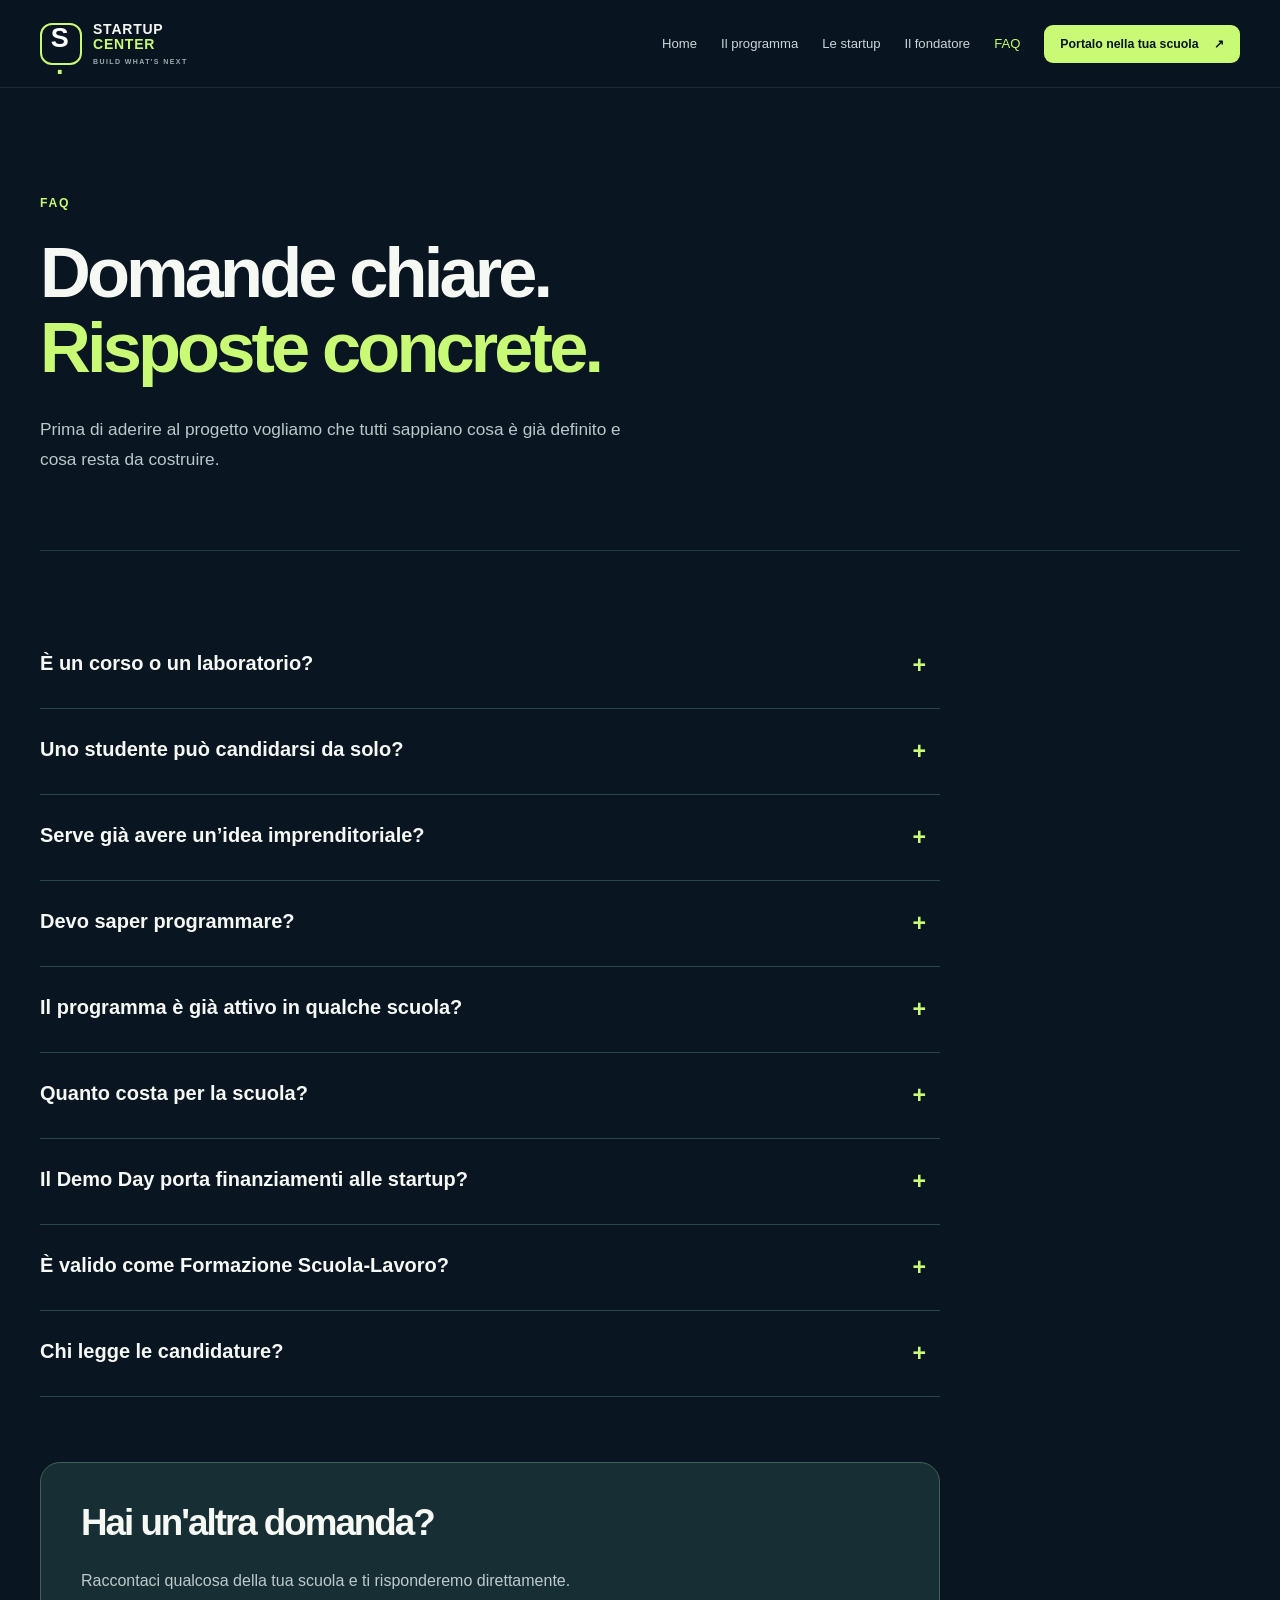
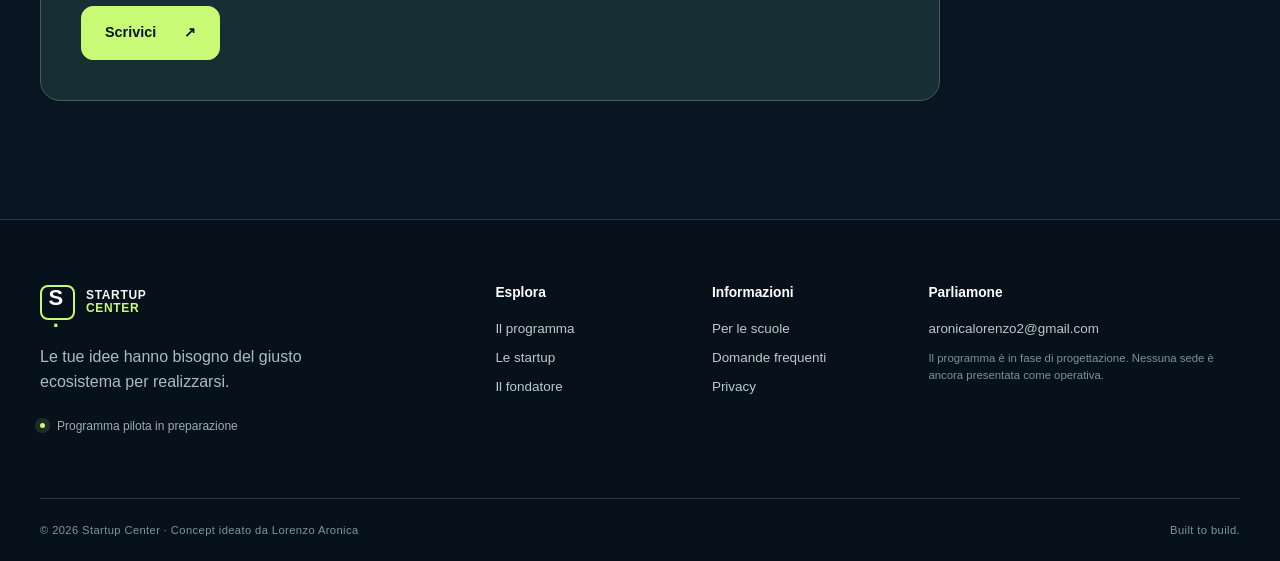
==== faq.html @ c7b1ca0e "Add files via upload" ====
<!doctype html><html lang="it"><head><meta charset="utf-8"/><meta name="viewport" content="width=device-width, initial-scale=1"/><meta name="theme-color" content="#091521"/><meta name="description" content="Le risposte alle domande frequenti sul programma Startup Center, durata, partecipazione e candidatura delle scuole."/><title>Domande frequenti · Startup Center</title><link rel="icon" href="favicon.svg" type="image/svg+xml"/><link rel="stylesheet" href="styles.css"/><script defer src="script.js"></script></head><body><header class="header"><div class="shell nav-shell"><a href="index.html" class="logo" aria-label="Startup Center, homepage"><span class="logo-mark" aria-hidden="true">S<span class="logo-dot">.</span></span><span class="logo-name">STARTUP<span class="logo-name-alt">CENTER</span><span class="logo-small">BUILD WHAT'S NEXT</span></span></a><nav id="site-nav" class="nav" aria-label="Navigazione principale"><a href="index.html" class="nav-link ">Home</a><a href="programma.html" class="nav-link ">Il programma</a><a href="progetti.html" class="nav-link ">Le startup</a><a href="fondatore.html" class="nav-link ">Il fondatore</a><a href="faq.html" class="nav-link active">FAQ</a><a class="nav-cta" href="scuole.html">Portalo nella tua scuola <span aria-hidden="true">↗</span></a></nav><button class="menu-toggle" type="button" aria-controls="site-nav" aria-expanded="false" aria-label="Apri menu"><span></span><span></span><span></span></button></div></header><main><section class="page-hero shell"><span class="kicker">FAQ</span><h1>Domande chiare.<br/><span class="lime">Risposte concrete.</span></h1><p>Prima di aderire al progetto vogliamo che tutti sappiano cosa è già definito e cosa resta da costruire.</p></section><section class="section shell section-page"><div class="faq-list"><details class="faq-item"><summary>È un corso o un laboratorio?<span class="faq-plus" aria-hidden="true">+</span></summary><div class="faq-answer"><p>È progettato come laboratorio extracurricolare pratico di otto settimane, con momenti introduttivi e lavoro in team.</p></div></details><details class="faq-item"><summary>Uno studente può candidarsi da solo?<span class="faq-plus" aria-hidden="true">+</span></summary><div class="faq-answer"><p>Può inviare una manifestazione d’interesse, ma per attivare il programma nella scuola saranno necessari un docente referente e l’autorizzazione dell’istituto.</p></div></details><details class="faq-item"><summary>Serve già avere un’idea imprenditoriale?<span class="faq-plus" aria-hidden="true">+</span></summary><div class="faq-answer"><p>No. Il laboratorio è pensato anche per chi vuole sperimentare, capire come si lavora su un problema e incontrare un team.</p></div></details><details class="faq-item"><summary>Devo saper programmare?<span class="faq-plus" aria-hidden="true">+</span></summary><div class="faq-answer"><p>No. I progetti possono essere digitali, culturali, creativi, di servizio o di altro tipo. La tecnologia è uno strumento, non un requisito.</p></div></details><details class="faq-item"><summary>Il programma è già attivo in qualche scuola?<span class="faq-plus" aria-hidden="true">+</span></summary><div class="faq-answer"><p>Non ancora. Stiamo progettando una prima sperimentazione al Majorana. Il sito presenta un format in preparazione, non un programma scolastico già approvato.</p></div></details><details class="faq-item"><summary>Quanto costa per la scuola?<span class="faq-plus" aria-hidden="true">+</span></summary><div class="faq-answer"><p>Il modello economico non è ancora stato definito. Per la prima sperimentazione si punta a un’organizzazione leggera; condizioni e risorse andranno concordate con ciascun istituto.</p></div></details><details class="faq-item"><summary>Il Demo Day porta finanziamenti alle startup?<span class="faq-plus" aria-hidden="true">+</span></summary><div class="faq-answer"><p>Non automaticamente. È un’occasione per presentare i progetti e ricevere feedback. Eventuali sostegni esterni dipenderanno da accordi futuri, non ancora definiti.</p></div></details><details class="faq-item"><summary>È valido come Formazione Scuola-Lavoro?<span class="faq-plus" aria-hidden="true">+</span></summary><div class="faq-answer"><p>Non automaticamente. La versione iniziale è extracurricolare. Un eventuale riconoscimento richiederebbe una progettazione separata e l’approvazione dell’istituto.</p></div></details><details class="faq-item"><summary>Chi legge le candidature?<span class="faq-plus" aria-hidden="true">+</span></summary><div class="faq-answer"><p>Le richieste inviate dal modulo arrivano alla casella di Lorenzo Aronica, ideatore di Startup Center, che ha scelto di esaminarle personalmente.</p></div></details></div><div class="faq-bottom"><h2>Hai un'altra domanda?</h2><p>Raccontaci qualcosa della tua scuola e ti risponderemo direttamente.</p><a href="scuole.html" class="button button-lime">Scrivici <span>↗</span></a></div></section></main><footer class="footer"><div class="shell"><div class="footer-grid"><div><a href="index.html" class="logo foot-logo"><span class="logo-mark">S<span class="logo-dot">.</span></span><span class="logo-name">STARTUP<span class="logo-name-alt">CENTER</span></span></a><p>Le tue idee hanno bisogno del giusto ecosistema per realizzarsi.</p><span class="footer-status"><span class="status-dot"></span> Programma pilota in preparazione</span></div><div class="footer-column"><strong>Esplora</strong><a href="programma.html">Il programma</a><a href="progetti.html">Le startup</a><a href="fondatore.html">Il fondatore</a></div><div class="footer-column"><strong>Informazioni</strong><a href="scuole.html">Per le scuole</a><a href="faq.html">Domande frequenti</a><a href="privacy.html">Privacy</a></div><div class="footer-column"><strong>Parliamone</strong><a href="mailto:aronicalorenzo2@gmail.com">aronicalorenzo2@gmail.com</a><small>Il programma è in fase di progettazione. Nessuna sede è ancora presentata come operativa.</small></div></div><div class="footer-bottom"><span>© <span data-year>2026</span> Startup Center · Concept ideato da Lorenzo Aronica</span><span>Built to build.</span></div></div></footer></body></html>
---- styles.css ----
:root{--bg:#091521;--bg2:#101f2a;--bg3:#132431;--line:#2c3b43;--text:#f5f8f3;--muted:#adbac0;--lime:#c8fa76;--lime2:#9ed741;--max:1200px;--radius:22px}*{box-sizing:border-box}html{scroll-behavior:smooth}body{margin:0;background:var(--bg);color:var(--text);font-family:Inter,ui-sans-serif,-apple-system,BlinkMacSystemFont,'Segoe UI',sans-serif;-webkit-font-smoothing:antialiased}a{color:inherit;text-decoration:none}button,input,select,textarea{font:inherit}button{cursor:pointer}::selection{background:var(--lime);color:var(--bg)}.shell{width:min(calc(100% - 80px),var(--max));margin-inline:auto}.lime{color:var(--lime)}.muted{color:#8b9da6}h1,h2,h3,p{margin-top:0}h1,h2,h3{letter-spacing:-.055em}h1{font-weight:800}h2{font-size:clamp(2.25rem,5vw,4.35rem);line-height:1.06}h3{font-size:1.45rem;line-height:1.15}.kicker{display:inline-block;color:var(--lime);font-size:.76rem;font-weight:800;letter-spacing:.14em;margin-bottom:25px}.header{height:88px;border-bottom:1px solid rgba(255,255,255,.09);background:rgba(9,21,33,.95);position:sticky;top:0;z-index:30;backdrop-filter:blur(18px)}.nav-shell{height:100%;display:flex;align-items:center;justify-content:space-between;gap:30px}.logo{display:inline-flex;align-items:center;gap:11px;flex-shrink:0}.logo-mark{display:grid;place-items:center;width:42px;height:42px;border:2px solid var(--lime);border-radius:12px;font-weight:900;font-size:27px;line-height:1;color:#fff;letter-spacing:-.16em;padding-right:7px}.logo-dot{color:var(--lime)}.logo-name{display:flex;flex-direction:column;font-size:14px;font-weight:900;letter-spacing:.055em;line-height:1.1}.logo-name-alt{color:var(--lime)}.logo-small{font-size:7px;letter-spacing:.2em;color:#9daeb1;margin-top:5px}.nav{display:flex;gap:24px;align-items:center}.nav-link{font-size:.82rem;color:#cbd6d9;white-space:nowrap}.nav-link:hover,.nav-link.active{color:var(--lime)}.nav-cta{padding:12px 16px;background:var(--lime);color:var(--bg);border-radius:9px;font-size:.77rem;font-weight:800;white-space:nowrap}.nav-cta:hover,.button-lime:hover{background:#deffae;transform:translateY(-2px)}.nav-cta span{padding-left:12px}.menu-toggle{display:none;background:transparent;border:0;padding:8px}.menu-toggle span{display:block;width:23px;height:2px;background:#fff;margin:5px 0}.hero{min-height:675px;display:grid;grid-template-columns:1.05fr .95fr;align-items:center;gap:35px;padding-top:75px;padding-bottom:96px}.hero-copy{position:relative;z-index:1}.eyebrow{display:inline-flex;align-items:center;gap:10px;color:#cdd6d6;font-size:.69rem;font-weight:850;letter-spacing:.1em;border:1px solid #2c4048;border-radius:100px;padding:10px 15px;margin-bottom:32px}.eyebrow-pulse,.status-dot{display:inline-block;width:8px;height:8px;border-radius:50%;background:var(--lime);box-shadow:0 0 0 5px rgba(200,250,118,.12)}.hero h1{font-size:clamp(3rem,5.55vw,5.05rem);line-height:1.02;max-width:735px;margin-bottom:25px}.hero-tag{display:inline-block;font-size:1.35rem;font-weight:750;color:var(--lime);margin-bottom:21px;letter-spacing:-.025em}.hero-description,.page-hero p{max-width:590px;font-size:1.08rem;line-height:1.74;color:#bac8ca}.hero-actions{display:flex;gap:12px;flex-wrap:wrap;margin:29px 0 25px}.button{display:inline-flex;align-items:center;justify-content:center;gap:28px;padding:17px 23px;border-radius:12px;border:1px solid #476058;font-size:.9rem;font-weight:800;transition:.2s;line-height:1.2}.button-lime{color:var(--bg);background:var(--lime);border-color:var(--lime)}.button-ghost{background:transparent;color:#f1f4f0}.button-ghost:hover{background:#1d313a}.hero-footnote{font-size:.78rem;color:#8c9fa5;display:flex;align-items:center;gap:13px}.hero-footnote .status-dot{width:6px;height:6px}.hero-visual{height:560px;position:relative;overflow:hidden;display:grid;place-items:center;isolation:isolate}.orbital{position:absolute;border-radius:50%;border:1px solid rgba(200,250,118,.22);transform:rotate(-22deg);pointer-events:none}.orbital-a{width:460px;height:460px}.orbital-b{width:320px;height:520px}.orbital-c{width:510px;height:305px}.visual-center{height:285px;width:285px;border-radius:50%;background:radial-gradient(circle at 36% 27%,#314c3e,#0c2624 52%,#071925 72%);border:1px solid #517451;box-shadow:0 0 70px #86e37520,0 0 160px #5fd57621;display:flex;align-items:center;justify-content:center;flex-direction:column;position:relative;z-index:3}.visual-word{font-size:3.15rem;line-height:1;font-weight:900;letter-spacing:-.085em}.visual-word span{color:var(--lime)}.visual-word.smaller{font-size:2.5rem}.visual-center small{font-size:.58rem;letter-spacing:.19em;color:#bad3b7;margin:15px 0}.visual-chip{position:absolute;z-index:5;background:#172b33;border:1px solid #43604b;color:#dceade;border-radius:100px;font-size:.75rem;letter-spacing:.06em;font-weight:800;padding:13px 19px;box-shadow:0 10px 50px #0007}.chip-1{top:14%;left:5%}.chip-2{right:1%;top:53%}.chip-3{bottom:8%;left:13%}.glow{width:430px;height:430px;position:absolute;z-index:-1;background:#72ce6535;filter:blur(115px);border-radius:50%}.ticker{background:var(--lime);color:#152220}.ticker-inner{display:flex;align-items:center;justify-content:space-between;min-height:82px;gap:15px}.ticker span{font-size:clamp(.7rem,1.15vw,.98rem);font-weight:900;letter-spacing:.025em}.ticker b{font-size:22px}.section{padding-top:118px;padding-bottom:118px}.section-alt{background:#0e1d29}.section-head{max-width:840px;margin-bottom:55px}.section-head h2{margin-bottom:21px}.section-head>p{line-height:1.7;font-size:1.08rem;max-width:665px;color:#b7c4c6}.section-head>p strong{color:#f5f8f3}.feature-grid{display:grid;grid-template-columns:repeat(3,1fr);gap:17px}.feature-card{position:relative;padding:34px 29px 38px;background:#132431;border:1px solid #273c44;border-radius:20px;min-height:267px;overflow:hidden}.feature-card::before{content:"";position:absolute;inset:auto 0 0;height:3px;background:linear-gradient(to right,var(--lime),transparent);opacity:.65}.feature-card .card-icon{display:grid;place-items:center;width:45px;height:45px;background:#243a37;border:1px solid #42603c;border-radius:13px;color:var(--lime);font-size:23px;font-weight:800;margin-bottom:45px}.feature-card .card-index{position:absolute;top:38px;right:31px;color:#597078;font-size:.8rem}.feature-card h3{margin-bottom:14px}.feature-card p{line-height:1.67;color:#b4c2c6;font-size:.94rem;margin-bottom:0}.split-head{display:flex;max-width:none;gap:70px;justify-content:space-between;align-items:end}.split-head p{max-width:340px}.milestone-grid{display:grid;grid-template-columns:repeat(4,1fr);gap:13px}.milestone{background:#142935;border:1px solid #31505a;padding:27px;border-radius:16px;min-height:265px}.milestone>span{font-size:.78rem;letter-spacing:.1em;font-weight:900;color:var(--lime)}.milestone h3{font-size:1.68rem;margin-top:62px;margin-bottom:18px}.milestone p{color:#afc0c5;font-size:.86rem;line-height:1.6}.section-cta{margin-top:32px}.text-link{display:inline-flex;gap:22px;align-items:center;color:var(--lime);font-weight:850;font-size:.9rem}.text-link:hover{text-decoration:underline}.two-col{display:grid;grid-template-columns:1fr 1fr;gap:80px;align-items:center}.story h2{font-size:3.7rem}.story p,.about-grid p{font-size:1.04rem;line-height:1.8;color:#bac8c7;margin-bottom:26px}.story strong{color:#fff}.founder-abstract{height:345px;border-radius:23px;background:radial-gradient(circle at 32% 15%,#28534c 0,#18333a 45%,#152633 85%);border:1px solid #345254;display:flex;flex-direction:column;align-items:flex-start;justify-content:end;padding:36px;position:relative;overflow:hidden}.founder-abstract::before{content:"";width:330px;height:330px;border:1px solid #688e70;border-radius:50%;position:absolute;right:-110px;top:-125px}.founder-shape{position:absolute;top:30px;right:30px;font-size:4.4rem;font-weight:850;letter-spacing:-.1em;color:#eaf5e5}.founder-shape span{color:var(--lime);font-size:2.8rem}.founder-abstract p{font-size:1.7rem;letter-spacing:-.04em;line-height:1.23;position:relative;z-index:1;margin-bottom:17px;max-width:340px}.founder-abstract small{color:var(--lime);font-size:.66rem;letter-spacing:.11em;position:relative;z-index:1}.final-cta{background:#152b33;border:1px solid #456252;border-radius:28px;padding:70px;display:flex;justify-content:space-between;gap:30px;align-items:center;min-height:400px;overflow:hidden}.final-cta h2{font-size:clamp(2.45rem,4.25vw,4rem);margin-bottom:20px}.final-cta p{max-width:570px;color:#c7d3d3;line-height:1.7;margin-bottom:27px}.final-cta-stamp{font-size:6.9rem;font-weight:950;line-height:.85;letter-spacing:-.12em;color:#2e4f48;white-space:nowrap;transform:rotate(-12deg)}.final-cta-stamp span{color:var(--lime)}.footer{background:#06111b;border-top:1px solid #273841;padding-top:65px}.footer-grid{display:grid;grid-template-columns:2fr .85fr .85fr 1.5fr;gap:40px;padding-bottom:65px}.footer-grid p{color:#a9bdc1;line-height:1.6;max-width:270px;margin:24px 0}.foot-logo .logo-mark{width:35px;height:35px;font-size:22px;border-radius:8px}.foot-logo .logo-name{font-size:12px}.footer-status{font-size:.75rem;color:#9eadaf;display:flex;align-items:center;gap:12px}.footer-status .status-dot{width:5px;height:5px}.footer-column{display:flex;flex-direction:column;gap:14px;color:#bbcbcb;font-size:.84rem}.footer-column strong{color:#fff;font-size:.86rem;margin-bottom:7px}.footer-column>a:hover{color:var(--lime)}.footer-column small{line-height:1.5;color:#7c929a;font-size:.71rem}.footer-bottom{display:flex;justify-content:space-between;border-top:1px solid #273841;padding:25px 0;color:#7e969d;font-size:.7rem;letter-spacing:.035em}.page-hero{padding-top:105px;padding-bottom:76px;border-bottom:1px solid #253943}.page-hero h1{font-size:clamp(2.85rem,5.5vw,5.3rem);line-height:1.07;max-width:1100px;margin-bottom:28px}.page-hero p{margin-bottom:0}.section-page{padding-top:72px}.weeks-grid{display:grid;grid-template-columns:repeat(2,1fr);gap:18px}.week-card{background:#132634;border:1px solid #2c464c;border-radius:18px;padding:27px;display:grid;grid-template-columns:100px 1fr;gap:20px;min-height:210px}.week-number{font-size:2.4rem;color:var(--lime);font-weight:900;letter-spacing:-.06em}.week-card h3{margin-bottom:12px}.week-card p{line-height:1.6;color:#b9c9c8;font-size:.94rem}.deliverable{border-top:1px solid #35464e;display:flex;gap:20px;align-items:center;padding-top:16px;font-size:.64rem;font-weight:850;color:#78919a;letter-spacing:.1em}.deliverable span{font-size:.8rem;font-weight:700;color:#d4e7d2;letter-spacing:0}.info-banner{display:flex;gap:26px;background:#1a342f;border:1px solid #4c764b;padding:31px;margin-top:25px;border-radius:15px}.info-banner>span{font-size:2rem;color:var(--lime)}.info-banner h3{margin-bottom:8px}.info-banner p{color:#bac9bd;margin:0;line-height:1.6}.demo-panel{background:#c8fa76;color:#10201b;padding:38px;border-radius:22px;min-height:360px}.demo-small{font-size:.76rem;letter-spacing:.14em;font-weight:900}.demo-panel strong{display:block;font-size:5.5rem;font-weight:950;letter-spacing:-.1em;line-height:.92;margin:32px 0 18px}.demo-panel p{font-size:1.05rem;font-weight:600}.demo-bottom{font-size:.66rem;font-weight:900;display:block;letter-spacing:.035em;border-top:1px solid #738958;padding-top:24px;margin-top:42px}.compact .feature-card .card-icon{margin-bottom:25px}.empty-showcase{background:radial-gradient(circle at 85% 10%,#22483e,#122733 65%);border:1px solid #35504f;border-radius:25px;padding:55px;max-width:100%}.empty-showcase h2{font-size:3.2rem}.empty-showcase p{max-width:680px;color:#c0cbd0;font-size:1.04rem;line-height:1.7}.empty-art{display:flex;gap:14px;align-items:center;margin-bottom:45px}.empty-art span{width:76px;height:76px;border:1px solid #6a9062;border-radius:15px;display:grid;place-items:center;font-size:2.1rem;font-weight:900;color:var(--lime);transform:rotate(-8deg)}.empty-art span:nth-child(2){border:0;transform:none;width:45px}.empty-art span:nth-child(3){background:var(--lime);color:#0e241d;transform:rotate(7deg)}.extra-top{margin-top:100px}.founder-hero{display:grid;grid-template-columns:1.3fr .7fr;gap:30px;align-items:center}.portrait-placeholder{height:390px;background:linear-gradient(135deg,#193b3b,#112130);border-radius:28px;border:1px solid #345856;display:flex;flex-direction:column;align-items:center;justify-content:center;gap:25px;position:relative;overflow:hidden}.portrait-placeholder::after{content:"";height:360px;width:360px;border:1px solid #527f59;border-radius:50%;position:absolute;top:25px;left:50%;transform:translateX(-50%)}.portrait-monogram{font-size:7rem;font-weight:900;letter-spacing:-.15em;position:relative;z-index:2}.portrait-monogram span{color:var(--lime)}.portrait-placeholder small{font-size:.68rem;line-height:1.5;letter-spacing:.1em;color:#adc1c6;text-align:center;position:relative;z-index:2}.about-grid .lead{font-size:1.36rem;color:#fff;line-height:1.6;letter-spacing:-.02em;font-weight:550}.founder-projects{display:grid;grid-template-columns:repeat(3,1fr);gap:18px}.founder-projects article{border:1px solid #365259;background:#132834;border-radius:20px;padding:30px;min-height:273px}.founder-projects h3{margin-top:22px}.founder-projects p{color:#b4c6c9;line-height:1.65}.project-state{font-size:.65rem;font-weight:900;color:#d3e2e3;letter-spacing:.08em;border:1px solid #4a6568;padding:7px 10px;border-radius:20px}.project-state.state-live{color:var(--lime);border-color:#567443}.founder-quote{background:#163331;border-radius:24px;border:1px solid #47764c;padding:60px;font-size:clamp(1.5rem,3vw,2.7rem);line-height:1.3;font-weight:750;letter-spacing:-.05em}.founder-quote span{color:var(--lime)}.founder-quote small{display:block;color:#a5bbbc;font-size:.72rem;letter-spacing:.12em;margin-top:35px}.contact-layout{display:grid;grid-template-columns:.82fr 1.18fr;gap:70px;align-items:start}.contact-benefit{display:flex;gap:23px;padding:23px 0;border-bottom:1px solid #344850}.benefit-index{color:var(--lime);font-size:.85rem;font-weight:900}.contact-benefit h3{font-size:1.2rem;margin-bottom:8px}.contact-benefit p{color:#b8c6c8;line-height:1.62;font-size:.94rem;margin:0}.founder-message{background:#173233;border:1px solid #4a7255;border-radius:20px;padding:25px;display:flex;gap:19px;margin-top:40px}.founder-message-icon{font-size:1.4rem;font-weight:900;color:#fff;letter-spacing:-.13em;border:1px solid var(--lime);width:52px;height:52px;flex:none;border-radius:12px;display:grid;place-items:center}.founder-message-icon span{color:var(--lime)}.founder-message strong{font-size:1.2rem}.founder-message p{font-size:.92rem;line-height:1.7;color:#d0dcda;margin:14px 0 22px}.founder-message em{font-style:normal;color:var(--lime);line-height:1.6}.contact-form-wrap{background:#132735;border-radius:24px;border:1px solid #38515a;padding:38px}.form-heading h2{font-size:2.3rem;margin:0 0 13px}.form-heading p{color:#aebfc1;line-height:1.6;font-size:.91rem;margin-bottom:28px}.form-grid{display:grid;grid-template-columns:1fr 1fr;gap:18px}.contact-form label{display:flex;flex-direction:column;gap:10px;font-size:.82rem;font-weight:750;margin-bottom:18px}.contact-form input:not([type=checkbox]),.contact-form select,.contact-form textarea{display:block;width:100%;padding:15px;border:1px solid #526771;border-radius:10px;color:#f5f9f8;background:#091a28;outline:none;transition:.15s;font-size:.95rem}.contact-form input:focus,.contact-form select:focus,.contact-form textarea:focus{border-color:var(--lime);box-shadow:0 0 0 3px #c8fa7621}.contact-form input::placeholder,.contact-form textarea::placeholder{color:#8699a0}.contact-form textarea{resize:vertical;min-height:135px}.contact-form select option{color:#fff;background:#122936}.field-hint{display:flex;justify-content:space-between;color:#89a0a7;font-weight:450;font-size:.72rem}.contact-form .check-row{display:flex;flex-direction:row;gap:10px;align-items:start;font-weight:450;line-height:1.55;color:#c3d1d1}.check-row input{accent-color:#c8fa76;margin-top:3px}.check-row a{color:var(--lime);text-decoration:underline}.form-submit{width:100%;border:none;margin-top:5px}.form-note{color:#8ea2a9;font-size:.73rem;line-height:1.6;margin:15px 0 0}.honeypot{display:none!important;visibility:hidden}.faq-list{max-width:900px}.faq-item{border-bottom:1px solid #2a4650}.faq-item summary{cursor:pointer;list-style:none;padding:29px 14px 29px 0;font-weight:750;font-size:1.25rem;display:flex;justify-content:space-between;gap:25px}.faq-item summary::-webkit-details-marker{display:none}.faq-plus{color:var(--lime);font-size:1.45rem;transition:transform .2s}.faq-item[open] .faq-plus{transform:rotate(45deg)}.faq-answer{padding-right:70px;padding-bottom:23px}.faq-answer p{color:#c1cccd;line-height:1.76;max-width:770px}.faq-bottom{background:#172f34;border-radius:20px;border:1px solid #426051;padding:40px;margin-top:65px;max-width:900px}.faq-bottom h2{font-size:2.3rem}.faq-bottom p{color:#bdcacc}.legal-copy{max-width:950px}.legal-copy h2{font-size:1.75rem;margin-top:42px}.legal-copy p{line-height:1.82;color:#c9d4d5;font-size:1.01rem}.legal-copy a{color:var(--lime);text-decoration:underline}.legal-warning{background:#37331e;border:1px solid #877c4b;padding:24px;border-radius:14px}.legal-warning strong{color:#ffe3a5}.legal-warning p{margin:10px 0 0}.legal-final{font-size:.85rem!important;color:#f3d99a!important}
@media(max-width:1150px){.nav{gap:14px}.nav-link{font-size:.77rem}.logo-small{display:none}.hero{grid-template-columns:1fr 0.8fr}.hero h1{font-size:clamp(3rem,5.4vw,4.6rem)}.visual-center{width:240px;height:240px}.visual-word{font-size:2.65rem}.visual-word.smaller{font-size:2.1rem}.milestone{padding:18px}.milestone h3{font-size:1.4rem}.footer-grid{gap:23px}}
@media(max-width:920px){.shell{width:min(calc(100% - 44px),var(--max))}.header{height:78px}.menu-toggle{display:block;z-index:33}.nav{position:absolute;top:78px;left:0;right:0;background:#0a1926;padding:20px 22px 26px;display:none;flex-direction:column;align-items:stretch;border-bottom:1px solid #38515a;gap:0;box-shadow:0 20px 25px #0009}.nav.open{display:flex}.nav a{padding:14px 10px;border-bottom:1px solid #233742}.nav-cta{text-align:center;margin-top:15px}.hero{grid-template-columns:1fr;padding-top:65px;padding-bottom:40px;gap:0}.hero h1{max-width:800px}.hero-visual{height:380px;max-width:650px;width:100%;margin-inline:auto}.orbital-a{width:330px;height:330px}.orbital-b{width:250px;height:380px}.orbital-c{width:390px;height:250px}.visual-center{width:205px;height:205px}.visual-word{font-size:2.35rem}.visual-word.smaller{font-size:1.8rem}.visual-center small{font-size:.47rem}.feature-grid{grid-template-columns:1fr}.feature-card{min-height:200px}.feature-card .card-icon{margin-bottom:26px}.feature-card p{max-width:700px}.split-head{display:block}.split-head p{max-width:680px}.milestone-grid{grid-template-columns:repeat(2,1fr)}.milestone{min-height:240px}.two-col{grid-template-columns:1fr;gap:40px}.story h2{font-size:3rem}.final-cta{padding:48px}.final-cta-stamp{font-size:5rem}.footer-grid{grid-template-columns:1.5fr 1fr 1fr;gap:30px}.footer-column:last-child{grid-column:span 3}.founder-hero{grid-template-columns:1fr}.portrait-placeholder{height:310px;max-width:500px}.contact-layout{grid-template-columns:1fr;gap:40px}.contact-left{display:grid;grid-template-columns:1fr 1fr;gap:15px}.contact-benefit{padding:10px}.founder-message{grid-column:span 2;max-width:700px;margin-top:15px}}
@media(max-width:600px){.shell{width:calc(100% - 36px)}.logo-mark{width:38px;height:38px}.logo-name{font-size:12px}.eyebrow{font-size:.6rem;letter-spacing:.07em}.hero{padding-top:46px}.hero h1{font-size:clamp(2.85rem,12vw,4.3rem);line-height:1.05}.hero-tag{font-size:1.22rem}.hero-description,.page-hero p{font-size:.99rem}.hero-actions{flex-direction:column}.hero-actions .button{width:100%}.hero-footnote{font-size:.71rem;line-height:1.5}.hero-visual{height:340px}.visual-center{height:195px;width:195px}.visual-chip{font-size:.58rem;padding:9px 12px}.chip-1{top:10%;left:1%}.chip-2{right:1%;top:50%}.chip-3{bottom:5%;left:7%}.ticker-inner{min-height:65px;overflow:hidden;white-space:nowrap}.ticker span{font-size:.7rem}.ticker b{font-size:15px}.ticker-inner span:nth-of-type(5){display:none}.section{padding-top:72px;padding-bottom:72px}.section-head{margin-bottom:30px}h2{font-size:2.65rem}.feature-card{padding:25px}.milestone-grid{gap:9px}.milestone{padding:17px;min-height:215px}.milestone h3{font-size:1.26rem;margin-top:48px}.milestone p{font-size:.77rem}.story h2{font-size:2.65rem}.founder-abstract{height:310px}.final-cta{padding:30px 24px;min-height:unset;display:block}.final-cta h2{font-size:2.65rem}.final-cta-stamp{display:none}.footer-grid{grid-template-columns:1fr 1fr;gap:36px}.footer-grid>div:first-child,.footer-column:last-child{grid-column:span 2}.footer-bottom{gap:18px;flex-direction:column;line-height:1.5}.page-hero{padding-top:64px;padding-bottom:58px}.page-hero h1{font-size:2.75rem}.section-page{padding-top:45px}.weeks-grid{grid-template-columns:1fr}.week-card{grid-template-columns:58px 1fr;padding:22px;min-height:unset;gap:15px}.week-number{font-size:1.55rem}.week-card h3{font-size:1.25rem}.info-banner{padding:20px}.demo-panel strong{font-size:4.7rem}.empty-showcase{padding:30px 25px}.empty-showcase h2{font-size:2.5rem}.empty-art span{height:56px;width:56px;font-size:1.7rem}.founder-projects{grid-template-columns:1fr}.founder-projects article{min-height:220px}.founder-quote{padding:30px}.contact-left{display:block}.contact-form-wrap{padding:26px 20px}.form-grid{grid-template-columns:1fr;gap:0}.form-heading h2{font-size:1.95rem}.contact-benefit{padding:20px 0}.founder-message{margin-top:20px}.faq-item summary{font-size:1.08rem;padding:24px 0}.faq-answer{padding-right:0}.faq-bottom{padding:27px}.faq-bottom h2{font-size:1.9rem}}
@media(prefers-reduced-motion:reduce){html{scroll-behavior:auto}*{transition-duration:0ms!important;animation-duration:0ms!important}}
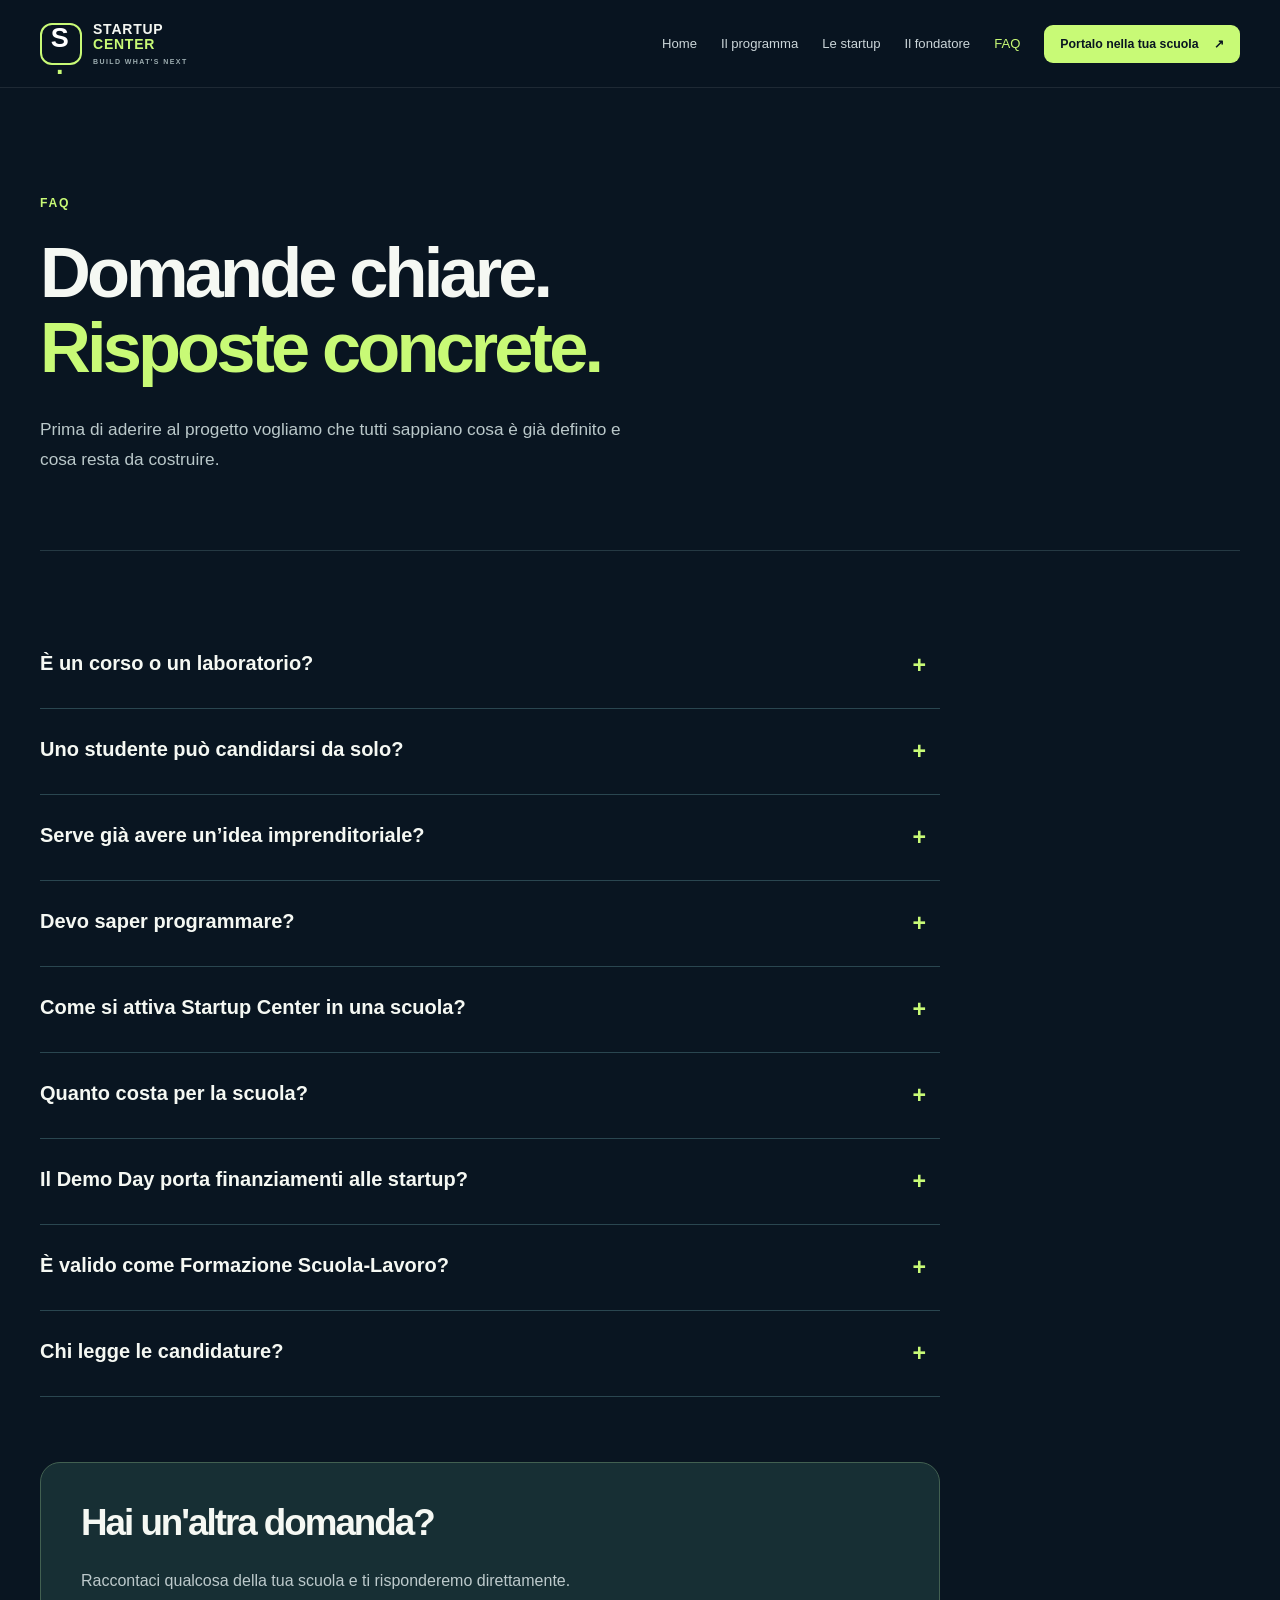
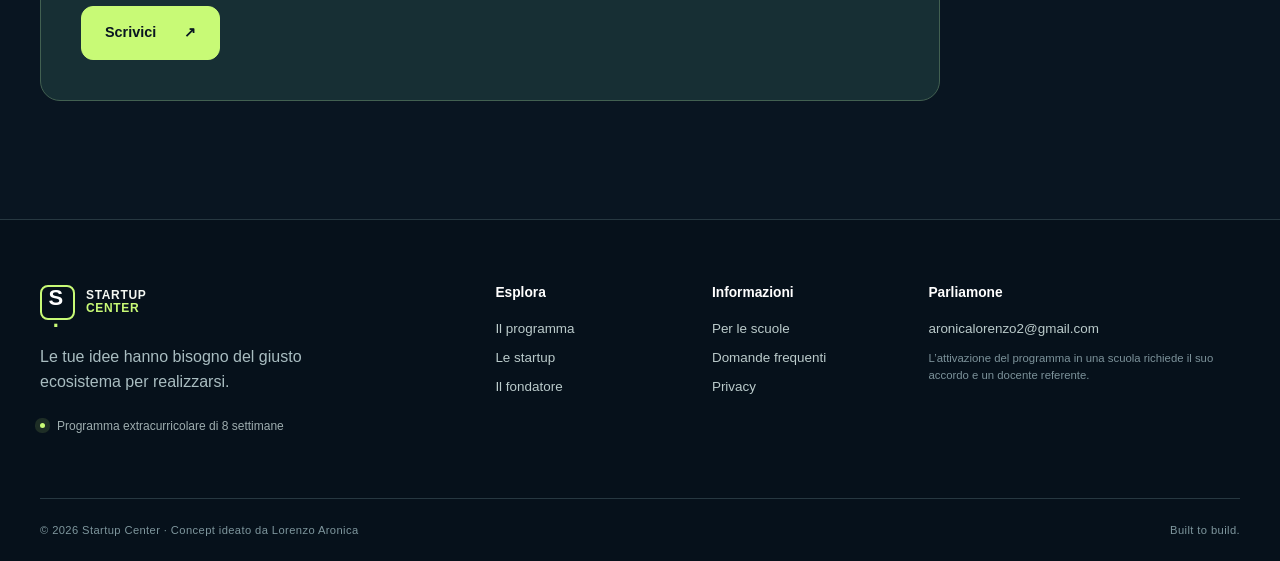
==== commit e4a4687a: "Add files via upload" ====
--- a/faq.html
+++ b/faq.html
@@ -1 +1 @@
-<!doctype html><html lang="it"><head><meta charset="utf-8"/><meta name="viewport" content="width=device-width, initial-scale=1"/><meta name="theme-color" content="#091521"/><meta name="description" content="Le risposte alle domande frequenti sul programma Startup Center, durata, partecipazione e candidatura delle scuole."/><title>Domande frequenti · Startup Center</title><link rel="icon" href="favicon.svg" type="image/svg+xml"/><link rel="stylesheet" href="styles.css"/><script defer src="script.js"></script></head><body><header class="header"><div class="shell nav-shell"><a href="index.html" class="logo" aria-label="Startup Center, homepage"><span class="logo-mark" aria-hidden="true">S<span class="logo-dot">.</span></span><span class="logo-name">STARTUP<span class="logo-name-alt">CENTER</span><span class="logo-small">BUILD WHAT'S NEXT</span></span></a><nav id="site-nav" class="nav" aria-label="Navigazione principale"><a href="index.html" class="nav-link ">Home</a><a href="programma.html" class="nav-link ">Il programma</a><a href="progetti.html" class="nav-link ">Le startup</a><a href="fondatore.html" class="nav-link ">Il fondatore</a><a href="faq.html" class="nav-link active">FAQ</a><a class="nav-cta" href="scuole.html">Portalo nella tua scuola <span aria-hidden="true">↗</span></a></nav><button class="menu-toggle" type="button" aria-controls="site-nav" aria-expanded="false" aria-label="Apri menu"><span></span><span></span><span></span></button></div></header><main><section class="page-hero shell"><span class="kicker">FAQ</span><h1>Domande chiare.<br/><span class="lime">Risposte concrete.</span></h1><p>Prima di aderire al progetto vogliamo che tutti sappiano cosa è già definito e cosa resta da costruire.</p></section><section class="section shell section-page"><div class="faq-list"><details class="faq-item"><summary>È un corso o un laboratorio?<span class="faq-plus" aria-hidden="true">+</span></summary><div class="faq-answer"><p>È progettato come laboratorio extracurricolare pratico di otto settimane, con momenti introduttivi e lavoro in team.</p></div></details><details class="faq-item"><summary>Uno studente può candidarsi da solo?<span class="faq-plus" aria-hidden="true">+</span></summary><div class="faq-answer"><p>Può inviare una manifestazione d’interesse, ma per attivare il programma nella scuola saranno necessari un docente referente e l’autorizzazione dell’istituto.</p></div></details><details class="faq-item"><summary>Serve già avere un’idea imprenditoriale?<span class="faq-plus" aria-hidden="true">+</span></summary><div class="faq-answer"><p>No. Il laboratorio è pensato anche per chi vuole sperimentare, capire come si lavora su un problema e incontrare un team.</p></div></details><details class="faq-item"><summary>Devo saper programmare?<span class="faq-plus" aria-hidden="true">+</span></summary><div class="faq-answer"><p>No. I progetti possono essere digitali, culturali, creativi, di servizio o di altro tipo. La tecnologia è uno strumento, non un requisito.</p></div></details><details class="faq-item"><summary>Il programma è già attivo in qualche scuola?<span class="faq-plus" aria-hidden="true">+</span></summary><div class="faq-answer"><p>Non ancora. Stiamo progettando una prima sperimentazione al Majorana. Il sito presenta un format in preparazione, non un programma scolastico già approvato.</p></div></details><details class="faq-item"><summary>Quanto costa per la scuola?<span class="faq-plus" aria-hidden="true">+</span></summary><div class="faq-answer"><p>Il modello economico non è ancora stato definito. Per la prima sperimentazione si punta a un’organizzazione leggera; condizioni e risorse andranno concordate con ciascun istituto.</p></div></details><details class="faq-item"><summary>Il Demo Day porta finanziamenti alle startup?<span class="faq-plus" aria-hidden="true">+</span></summary><div class="faq-answer"><p>Non automaticamente. È un’occasione per presentare i progetti e ricevere feedback. Eventuali sostegni esterni dipenderanno da accordi futuri, non ancora definiti.</p></div></details><details class="faq-item"><summary>È valido come Formazione Scuola-Lavoro?<span class="faq-plus" aria-hidden="true">+</span></summary><div class="faq-answer"><p>Non automaticamente. La versione iniziale è extracurricolare. Un eventuale riconoscimento richiederebbe una progettazione separata e l’approvazione dell’istituto.</p></div></details><details class="faq-item"><summary>Chi legge le candidature?<span class="faq-plus" aria-hidden="true">+</span></summary><div class="faq-answer"><p>Le richieste inviate dal modulo arrivano alla casella di Lorenzo Aronica, ideatore di Startup Center, che ha scelto di esaminarle personalmente.</p></div></details></div><div class="faq-bottom"><h2>Hai un'altra domanda?</h2><p>Raccontaci qualcosa della tua scuola e ti risponderemo direttamente.</p><a href="scuole.html" class="button button-lime">Scrivici <span>↗</span></a></div></section></main><footer class="footer"><div class="shell"><div class="footer-grid"><div><a href="index.html" class="logo foot-logo"><span class="logo-mark">S<span class="logo-dot">.</span></span><span class="logo-name">STARTUP<span class="logo-name-alt">CENTER</span></span></a><p>Le tue idee hanno bisogno del giusto ecosistema per realizzarsi.</p><span class="footer-status"><span class="status-dot"></span> Programma pilota in preparazione</span></div><div class="footer-column"><strong>Esplora</strong><a href="programma.html">Il programma</a><a href="progetti.html">Le startup</a><a href="fondatore.html">Il fondatore</a></div><div class="footer-column"><strong>Informazioni</strong><a href="scuole.html">Per le scuole</a><a href="faq.html">Domande frequenti</a><a href="privacy.html">Privacy</a></div><div class="footer-column"><strong>Parliamone</strong><a href="mailto:aronicalorenzo2@gmail.com">aronicalorenzo2@gmail.com</a><small>Il programma è in fase di progettazione. Nessuna sede è ancora presentata come operativa.</small></div></div><div class="footer-bottom"><span>© <span data-year>2026</span> Startup Center · Concept ideato da Lorenzo Aronica</span><span>Built to build.</span></div></div></footer></body></html>+<!doctype html><html lang="it"><head><meta charset="utf-8"/><meta name="viewport" content="width=device-width, initial-scale=1"/><meta name="theme-color" content="#091521"/><meta name="description" content="Le risposte alle domande frequenti sul programma Startup Center, durata, partecipazione e candidatura delle scuole."/><title>Domande frequenti · Startup Center</title><link rel="icon" href="favicon.svg" type="image/svg+xml"/><link rel="stylesheet" href="styles.css"/><script defer src="script.js"></script></head><body><header class="header"><div class="shell nav-shell"><a href="index.html" class="logo" aria-label="Startup Center, homepage"><span class="logo-mark" aria-hidden="true">S<span class="logo-dot">.</span></span><span class="logo-name">STARTUP<span class="logo-name-alt">CENTER</span><span class="logo-small">BUILD WHAT'S NEXT</span></span></a><nav id="site-nav" class="nav" aria-label="Navigazione principale"><a href="index.html" class="nav-link ">Home</a><a href="programma.html" class="nav-link ">Il programma</a><a href="progetti.html" class="nav-link ">Le startup</a><a href="fondatore.html" class="nav-link ">Il fondatore</a><a href="faq.html" class="nav-link active">FAQ</a><a class="nav-cta" href="scuole.html">Portalo nella tua scuola <span aria-hidden="true">↗</span></a></nav><button class="menu-toggle" type="button" aria-controls="site-nav" aria-expanded="false" aria-label="Apri menu"><span></span><span></span><span></span></button></div></header><main><section class="page-hero shell"><span class="kicker">FAQ</span><h1>Domande chiare.<br/><span class="lime">Risposte concrete.</span></h1><p>Prima di aderire al progetto vogliamo che tutti sappiano cosa è già definito e cosa resta da costruire.</p></section><section class="section shell section-page"><div class="faq-list"><details class="faq-item"><summary>È un corso o un laboratorio?<span class="faq-plus" aria-hidden="true">+</span></summary><div class="faq-answer"><p>È progettato come laboratorio extracurricolare pratico di otto settimane, con momenti introduttivi e lavoro in team.</p></div></details><details class="faq-item"><summary>Uno studente può candidarsi da solo?<span class="faq-plus" aria-hidden="true">+</span></summary><div class="faq-answer"><p>Può inviare una manifestazione d’interesse, ma per attivare il programma nella scuola saranno necessari un docente referente e l’autorizzazione dell’istituto.</p></div></details><details class="faq-item"><summary>Serve già avere un’idea imprenditoriale?<span class="faq-plus" aria-hidden="true">+</span></summary><div class="faq-answer"><p>No. Il laboratorio è pensato anche per chi vuole sperimentare, capire come si lavora su un problema e incontrare un team.</p></div></details><details class="faq-item"><summary>Devo saper programmare?<span class="faq-plus" aria-hidden="true">+</span></summary><div class="faq-answer"><p>No. I progetti possono essere digitali, culturali, creativi, di servizio o di altro tipo. La tecnologia è uno strumento, non un requisito.</p></div></details><details class="faq-item"><summary>Come si attiva Startup Center in una scuola?<span class="faq-plus" aria-hidden="true">+</span></summary><div class="faq-answer"><p>Si parte da una manifestazione d’interesse e da un confronto con un referente scolastico. Ogni attivazione richiede l’autorizzazione dell’istituto, un docente referente e una programmazione concordata.</p></div></details><details class="faq-item"><summary>Quanto costa per la scuola?<span class="faq-plus" aria-hidden="true">+</span></summary><div class="faq-answer"><p>Il modello economico non è ancora stato definito. Per la prima sperimentazione si punta a un’organizzazione leggera; condizioni e risorse andranno concordate con ciascun istituto.</p></div></details><details class="faq-item"><summary>Il Demo Day porta finanziamenti alle startup?<span class="faq-plus" aria-hidden="true">+</span></summary><div class="faq-answer"><p>Non automaticamente. È un’occasione per presentare i progetti e ricevere feedback. Eventuali sostegni esterni dipenderanno da accordi futuri, non ancora definiti.</p></div></details><details class="faq-item"><summary>È valido come Formazione Scuola-Lavoro?<span class="faq-plus" aria-hidden="true">+</span></summary><div class="faq-answer"><p>Non automaticamente. La versione iniziale è extracurricolare. Un eventuale riconoscimento richiederebbe una progettazione separata e l’approvazione dell’istituto.</p></div></details><details class="faq-item"><summary>Chi legge le candidature?<span class="faq-plus" aria-hidden="true">+</span></summary><div class="faq-answer"><p>Le richieste inviate dal modulo arrivano alla casella di Lorenzo Aronica, ideatore di Startup Center, che ha scelto di esaminarle personalmente.</p></div></details></div><div class="faq-bottom"><h2>Hai un'altra domanda?</h2><p>Raccontaci qualcosa della tua scuola e ti risponderemo direttamente.</p><a href="scuole.html" class="button button-lime">Scrivici <span>↗</span></a></div></section></main><footer class="footer"><div class="shell"><div class="footer-grid"><div><a href="index.html" class="logo foot-logo"><span class="logo-mark">S<span class="logo-dot">.</span></span><span class="logo-name">STARTUP<span class="logo-name-alt">CENTER</span></span></a><p>Le tue idee hanno bisogno del giusto ecosistema per realizzarsi.</p><span class="footer-status"><span class="status-dot"></span> Programma extracurricolare di 8 settimane</span></div><div class="footer-column"><strong>Esplora</strong><a href="programma.html">Il programma</a><a href="progetti.html">Le startup</a><a href="fondatore.html">Il fondatore</a></div><div class="footer-column"><strong>Informazioni</strong><a href="scuole.html">Per le scuole</a><a href="faq.html">Domande frequenti</a><a href="privacy.html">Privacy</a></div><div class="footer-column"><strong>Parliamone</strong><a href="mailto:aronicalorenzo2@gmail.com">aronicalorenzo2@gmail.com</a><small>L’attivazione del programma in una scuola richiede il suo accordo e un docente referente.</small></div></div><div class="footer-bottom"><span>© <span data-year>2026</span> Startup Center · Concept ideato da Lorenzo Aronica</span><span>Built to build.</span></div></div></footer></body></html>
--- a/styles.css
+++ b/styles.css
@@ -1,4 +1,4 @@
-:root{--bg:#091521;--bg2:#101f2a;--bg3:#132431;--line:#2c3b43;--text:#f5f8f3;--muted:#adbac0;--lime:#c8fa76;--lime2:#9ed741;--max:1200px;--radius:22px}*{box-sizing:border-box}html{scroll-behavior:smooth}body{margin:0;background:var(--bg);color:var(--text);font-family:Inter,ui-sans-serif,-apple-system,BlinkMacSystemFont,'Segoe UI',sans-serif;-webkit-font-smoothing:antialiased}a{color:inherit;text-decoration:none}button,input,select,textarea{font:inherit}button{cursor:pointer}::selection{background:var(--lime);color:var(--bg)}.shell{width:min(calc(100% - 80px),var(--max));margin-inline:auto}.lime{color:var(--lime)}.muted{color:#8b9da6}h1,h2,h3,p{margin-top:0}h1,h2,h3{letter-spacing:-.055em}h1{font-weight:800}h2{font-size:clamp(2.25rem,5vw,4.35rem);line-height:1.06}h3{font-size:1.45rem;line-height:1.15}.kicker{display:inline-block;color:var(--lime);font-size:.76rem;font-weight:800;letter-spacing:.14em;margin-bottom:25px}.header{height:88px;border-bottom:1px solid rgba(255,255,255,.09);background:rgba(9,21,33,.95);position:sticky;top:0;z-index:30;backdrop-filter:blur(18px)}.nav-shell{height:100%;display:flex;align-items:center;justify-content:space-between;gap:30px}.logo{display:inline-flex;align-items:center;gap:11px;flex-shrink:0}.logo-mark{display:grid;place-items:center;width:42px;height:42px;border:2px solid var(--lime);border-radius:12px;font-weight:900;font-size:27px;line-height:1;color:#fff;letter-spacing:-.16em;padding-right:7px}.logo-dot{color:var(--lime)}.logo-name{display:flex;flex-direction:column;font-size:14px;font-weight:900;letter-spacing:.055em;line-height:1.1}.logo-name-alt{color:var(--lime)}.logo-small{font-size:7px;letter-spacing:.2em;color:#9daeb1;margin-top:5px}.nav{display:flex;gap:24px;align-items:center}.nav-link{font-size:.82rem;color:#cbd6d9;white-space:nowrap}.nav-link:hover,.nav-link.active{color:var(--lime)}.nav-cta{padding:12px 16px;background:var(--lime);color:var(--bg);border-radius:9px;font-size:.77rem;font-weight:800;white-space:nowrap}.nav-cta:hover,.button-lime:hover{background:#deffae;transform:translateY(-2px)}.nav-cta span{padding-left:12px}.menu-toggle{display:none;background:transparent;border:0;padding:8px}.menu-toggle span{display:block;width:23px;height:2px;background:#fff;margin:5px 0}.hero{min-height:675px;display:grid;grid-template-columns:1.05fr .95fr;align-items:center;gap:35px;padding-top:75px;padding-bottom:96px}.hero-copy{position:relative;z-index:1}.eyebrow{display:inline-flex;align-items:center;gap:10px;color:#cdd6d6;font-size:.69rem;font-weight:850;letter-spacing:.1em;border:1px solid #2c4048;border-radius:100px;padding:10px 15px;margin-bottom:32px}.eyebrow-pulse,.status-dot{display:inline-block;width:8px;height:8px;border-radius:50%;background:var(--lime);box-shadow:0 0 0 5px rgba(200,250,118,.12)}.hero h1{font-size:clamp(3rem,5.55vw,5.05rem);line-height:1.02;max-width:735px;margin-bottom:25px}.hero-tag{display:inline-block;font-size:1.35rem;font-weight:750;color:var(--lime);margin-bottom:21px;letter-spacing:-.025em}.hero-description,.page-hero p{max-width:590px;font-size:1.08rem;line-height:1.74;color:#bac8ca}.hero-actions{display:flex;gap:12px;flex-wrap:wrap;margin:29px 0 25px}.button{display:inline-flex;align-items:center;justify-content:center;gap:28px;padding:17px 23px;border-radius:12px;border:1px solid #476058;font-size:.9rem;font-weight:800;transition:.2s;line-height:1.2}.button-lime{color:var(--bg);background:var(--lime);border-color:var(--lime)}.button-ghost{background:transparent;color:#f1f4f0}.button-ghost:hover{background:#1d313a}.hero-footnote{font-size:.78rem;color:#8c9fa5;display:flex;align-items:center;gap:13px}.hero-footnote .status-dot{width:6px;height:6px}.hero-visual{height:560px;position:relative;overflow:hidden;display:grid;place-items:center;isolation:isolate}.orbital{position:absolute;border-radius:50%;border:1px solid rgba(200,250,118,.22);transform:rotate(-22deg);pointer-events:none}.orbital-a{width:460px;height:460px}.orbital-b{width:320px;height:520px}.orbital-c{width:510px;height:305px}.visual-center{height:285px;width:285px;border-radius:50%;background:radial-gradient(circle at 36% 27%,#314c3e,#0c2624 52%,#071925 72%);border:1px solid #517451;box-shadow:0 0 70px #86e37520,0 0 160px #5fd57621;display:flex;align-items:center;justify-content:center;flex-direction:column;position:relative;z-index:3}.visual-word{font-size:3.15rem;line-height:1;font-weight:900;letter-spacing:-.085em}.visual-word span{color:var(--lime)}.visual-word.smaller{font-size:2.5rem}.visual-center small{font-size:.58rem;letter-spacing:.19em;color:#bad3b7;margin:15px 0}.visual-chip{position:absolute;z-index:5;background:#172b33;border:1px solid #43604b;color:#dceade;border-radius:100px;font-size:.75rem;letter-spacing:.06em;font-weight:800;padding:13px 19px;box-shadow:0 10px 50px #0007}.chip-1{top:14%;left:5%}.chip-2{right:1%;top:53%}.chip-3{bottom:8%;left:13%}.glow{width:430px;height:430px;position:absolute;z-index:-1;background:#72ce6535;filter:blur(115px);border-radius:50%}.ticker{background:var(--lime);color:#152220}.ticker-inner{display:flex;align-items:center;justify-content:space-between;min-height:82px;gap:15px}.ticker span{font-size:clamp(.7rem,1.15vw,.98rem);font-weight:900;letter-spacing:.025em}.ticker b{font-size:22px}.section{padding-top:118px;padding-bottom:118px}.section-alt{background:#0e1d29}.section-head{max-width:840px;margin-bottom:55px}.section-head h2{margin-bottom:21px}.section-head>p{line-height:1.7;font-size:1.08rem;max-width:665px;color:#b7c4c6}.section-head>p strong{color:#f5f8f3}.feature-grid{display:grid;grid-template-columns:repeat(3,1fr);gap:17px}.feature-card{position:relative;padding:34px 29px 38px;background:#132431;border:1px solid #273c44;border-radius:20px;min-height:267px;overflow:hidden}.feature-card::before{content:"";position:absolute;inset:auto 0 0;height:3px;background:linear-gradient(to right,var(--lime),transparent);opacity:.65}.feature-card .card-icon{display:grid;place-items:center;width:45px;height:45px;background:#243a37;border:1px solid #42603c;border-radius:13px;color:var(--lime);font-size:23px;font-weight:800;margin-bottom:45px}.feature-card .card-index{position:absolute;top:38px;right:31px;color:#597078;font-size:.8rem}.feature-card h3{margin-bottom:14px}.feature-card p{line-height:1.67;color:#b4c2c6;font-size:.94rem;margin-bottom:0}.split-head{display:flex;max-width:none;gap:70px;justify-content:space-between;align-items:end}.split-head p{max-width:340px}.milestone-grid{display:grid;grid-template-columns:repeat(4,1fr);gap:13px}.milestone{background:#142935;border:1px solid #31505a;padding:27px;border-radius:16px;min-height:265px}.milestone>span{font-size:.78rem;letter-spacing:.1em;font-weight:900;color:var(--lime)}.milestone h3{font-size:1.68rem;margin-top:62px;margin-bottom:18px}.milestone p{color:#afc0c5;font-size:.86rem;line-height:1.6}.section-cta{margin-top:32px}.text-link{display:inline-flex;gap:22px;align-items:center;color:var(--lime);font-weight:850;font-size:.9rem}.text-link:hover{text-decoration:underline}.two-col{display:grid;grid-template-columns:1fr 1fr;gap:80px;align-items:center}.story h2{font-size:3.7rem}.story p,.about-grid p{font-size:1.04rem;line-height:1.8;color:#bac8c7;margin-bottom:26px}.story strong{color:#fff}.founder-abstract{height:345px;border-radius:23px;background:radial-gradient(circle at 32% 15%,#28534c 0,#18333a 45%,#152633 85%);border:1px solid #345254;display:flex;flex-direction:column;align-items:flex-start;justify-content:end;padding:36px;position:relative;overflow:hidden}.founder-abstract::before{content:"";width:330px;height:330px;border:1px solid #688e70;border-radius:50%;position:absolute;right:-110px;top:-125px}.founder-shape{position:absolute;top:30px;right:30px;font-size:4.4rem;font-weight:850;letter-spacing:-.1em;color:#eaf5e5}.founder-shape span{color:var(--lime);font-size:2.8rem}.founder-abstract p{font-size:1.7rem;letter-spacing:-.04em;line-height:1.23;position:relative;z-index:1;margin-bottom:17px;max-width:340px}.founder-abstract small{color:var(--lime);font-size:.66rem;letter-spacing:.11em;position:relative;z-index:1}.final-cta{background:#152b33;border:1px solid #456252;border-radius:28px;padding:70px;display:flex;justify-content:space-between;gap:30px;align-items:center;min-height:400px;overflow:hidden}.final-cta h2{font-size:clamp(2.45rem,4.25vw,4rem);margin-bottom:20px}.final-cta p{max-width:570px;color:#c7d3d3;line-height:1.7;margin-bottom:27px}.final-cta-stamp{font-size:6.9rem;font-weight:950;line-height:.85;letter-spacing:-.12em;color:#2e4f48;white-space:nowrap;transform:rotate(-12deg)}.final-cta-stamp span{color:var(--lime)}.footer{background:#06111b;border-top:1px solid #273841;padding-top:65px}.footer-grid{display:grid;grid-template-columns:2fr .85fr .85fr 1.5fr;gap:40px;padding-bottom:65px}.footer-grid p{color:#a9bdc1;line-height:1.6;max-width:270px;margin:24px 0}.foot-logo .logo-mark{width:35px;height:35px;font-size:22px;border-radius:8px}.foot-logo .logo-name{font-size:12px}.footer-status{font-size:.75rem;color:#9eadaf;display:flex;align-items:center;gap:12px}.footer-status .status-dot{width:5px;height:5px}.footer-column{display:flex;flex-direction:column;gap:14px;color:#bbcbcb;font-size:.84rem}.footer-column strong{color:#fff;font-size:.86rem;margin-bottom:7px}.footer-column>a:hover{color:var(--lime)}.footer-column small{line-height:1.5;color:#7c929a;font-size:.71rem}.footer-bottom{display:flex;justify-content:space-between;border-top:1px solid #273841;padding:25px 0;color:#7e969d;font-size:.7rem;letter-spacing:.035em}.page-hero{padding-top:105px;padding-bottom:76px;border-bottom:1px solid #253943}.page-hero h1{font-size:clamp(2.85rem,5.5vw,5.3rem);line-height:1.07;max-width:1100px;margin-bottom:28px}.page-hero p{margin-bottom:0}.section-page{padding-top:72px}.weeks-grid{display:grid;grid-template-columns:repeat(2,1fr);gap:18px}.week-card{background:#132634;border:1px solid #2c464c;border-radius:18px;padding:27px;display:grid;grid-template-columns:100px 1fr;gap:20px;min-height:210px}.week-number{font-size:2.4rem;color:var(--lime);font-weight:900;letter-spacing:-.06em}.week-card h3{margin-bottom:12px}.week-card p{line-height:1.6;color:#b9c9c8;font-size:.94rem}.deliverable{border-top:1px solid #35464e;display:flex;gap:20px;align-items:center;padding-top:16px;font-size:.64rem;font-weight:850;color:#78919a;letter-spacing:.1em}.deliverable span{font-size:.8rem;font-weight:700;color:#d4e7d2;letter-spacing:0}.info-banner{display:flex;gap:26px;background:#1a342f;border:1px solid #4c764b;padding:31px;margin-top:25px;border-radius:15px}.info-banner>span{font-size:2rem;color:var(--lime)}.info-banner h3{margin-bottom:8px}.info-banner p{color:#bac9bd;margin:0;line-height:1.6}.demo-panel{background:#c8fa76;color:#10201b;padding:38px;border-radius:22px;min-height:360px}.demo-small{font-size:.76rem;letter-spacing:.14em;font-weight:900}.demo-panel strong{display:block;font-size:5.5rem;font-weight:950;letter-spacing:-.1em;line-height:.92;margin:32px 0 18px}.demo-panel p{font-size:1.05rem;font-weight:600}.demo-bottom{font-size:.66rem;font-weight:900;display:block;letter-spacing:.035em;border-top:1px solid #738958;padding-top:24px;margin-top:42px}.compact .feature-card .card-icon{margin-bottom:25px}.empty-showcase{background:radial-gradient(circle at 85% 10%,#22483e,#122733 65%);border:1px solid #35504f;border-radius:25px;padding:55px;max-width:100%}.empty-showcase h2{font-size:3.2rem}.empty-showcase p{max-width:680px;color:#c0cbd0;font-size:1.04rem;line-height:1.7}.empty-art{display:flex;gap:14px;align-items:center;margin-bottom:45px}.empty-art span{width:76px;height:76px;border:1px solid #6a9062;border-radius:15px;display:grid;place-items:center;font-size:2.1rem;font-weight:900;color:var(--lime);transform:rotate(-8deg)}.empty-art span:nth-child(2){border:0;transform:none;width:45px}.empty-art span:nth-child(3){background:var(--lime);color:#0e241d;transform:rotate(7deg)}.extra-top{margin-top:100px}.founder-hero{display:grid;grid-template-columns:1.3fr .7fr;gap:30px;align-items:center}.portrait-placeholder{height:390px;background:linear-gradient(135deg,#193b3b,#112130);border-radius:28px;border:1px solid #345856;display:flex;flex-direction:column;align-items:center;justify-content:center;gap:25px;position:relative;overflow:hidden}.portrait-placeholder::after{content:"";height:360px;width:360px;border:1px solid #527f59;border-radius:50%;position:absolute;top:25px;left:50%;transform:translateX(-50%)}.portrait-monogram{font-size:7rem;font-weight:900;letter-spacing:-.15em;position:relative;z-index:2}.portrait-monogram span{color:var(--lime)}.portrait-placeholder small{font-size:.68rem;line-height:1.5;letter-spacing:.1em;color:#adc1c6;text-align:center;position:relative;z-index:2}.about-grid .lead{font-size:1.36rem;color:#fff;line-height:1.6;letter-spacing:-.02em;font-weight:550}.founder-projects{display:grid;grid-template-columns:repeat(3,1fr);gap:18px}.founder-projects article{border:1px solid #365259;background:#132834;border-radius:20px;padding:30px;min-height:273px}.founder-projects h3{margin-top:22px}.founder-projects p{color:#b4c6c9;line-height:1.65}.project-state{font-size:.65rem;font-weight:900;color:#d3e2e3;letter-spacing:.08em;border:1px solid #4a6568;padding:7px 10px;border-radius:20px}.project-state.state-live{color:var(--lime);border-color:#567443}.founder-quote{background:#163331;border-radius:24px;border:1px solid #47764c;padding:60px;font-size:clamp(1.5rem,3vw,2.7rem);line-height:1.3;font-weight:750;letter-spacing:-.05em}.founder-quote span{color:var(--lime)}.founder-quote small{display:block;color:#a5bbbc;font-size:.72rem;letter-spacing:.12em;margin-top:35px}.contact-layout{display:grid;grid-template-columns:.82fr 1.18fr;gap:70px;align-items:start}.contact-benefit{display:flex;gap:23px;padding:23px 0;border-bottom:1px solid #344850}.benefit-index{color:var(--lime);font-size:.85rem;font-weight:900}.contact-benefit h3{font-size:1.2rem;margin-bottom:8px}.contact-benefit p{color:#b8c6c8;line-height:1.62;font-size:.94rem;margin:0}.founder-message{background:#173233;border:1px solid #4a7255;border-radius:20px;padding:25px;display:flex;gap:19px;margin-top:40px}.founder-message-icon{font-size:1.4rem;font-weight:900;color:#fff;letter-spacing:-.13em;border:1px solid var(--lime);width:52px;height:52px;flex:none;border-radius:12px;display:grid;place-items:center}.founder-message-icon span{color:var(--lime)}.founder-message strong{font-size:1.2rem}.founder-message p{font-size:.92rem;line-height:1.7;color:#d0dcda;margin:14px 0 22px}.founder-message em{font-style:normal;color:var(--lime);line-height:1.6}.contact-form-wrap{background:#132735;border-radius:24px;border:1px solid #38515a;padding:38px}.form-heading h2{font-size:2.3rem;margin:0 0 13px}.form-heading p{color:#aebfc1;line-height:1.6;font-size:.91rem;margin-bottom:28px}.form-grid{display:grid;grid-template-columns:1fr 1fr;gap:18px}.contact-form label{display:flex;flex-direction:column;gap:10px;font-size:.82rem;font-weight:750;margin-bottom:18px}.contact-form input:not([type=checkbox]),.contact-form select,.contact-form textarea{display:block;width:100%;padding:15px;border:1px solid #526771;border-radius:10px;color:#f5f9f8;background:#091a28;outline:none;transition:.15s;font-size:.95rem}.contact-form input:focus,.contact-form select:focus,.contact-form textarea:focus{border-color:var(--lime);box-shadow:0 0 0 3px #c8fa7621}.contact-form input::placeholder,.contact-form textarea::placeholder{color:#8699a0}.contact-form textarea{resize:vertical;min-height:135px}.contact-form select option{color:#fff;background:#122936}.field-hint{display:flex;justify-content:space-between;color:#89a0a7;font-weight:450;font-size:.72rem}.contact-form .check-row{display:flex;flex-direction:row;gap:10px;align-items:start;font-weight:450;line-height:1.55;color:#c3d1d1}.check-row input{accent-color:#c8fa76;margin-top:3px}.check-row a{color:var(--lime);text-decoration:underline}.form-submit{width:100%;border:none;margin-top:5px}.form-note{color:#8ea2a9;font-size:.73rem;line-height:1.6;margin:15px 0 0}.honeypot{display:none!important;visibility:hidden}.faq-list{max-width:900px}.faq-item{border-bottom:1px solid #2a4650}.faq-item summary{cursor:pointer;list-style:none;padding:29px 14px 29px 0;font-weight:750;font-size:1.25rem;display:flex;justify-content:space-between;gap:25px}.faq-item summary::-webkit-details-marker{display:none}.faq-plus{color:var(--lime);font-size:1.45rem;transition:transform .2s}.faq-item[open] .faq-plus{transform:rotate(45deg)}.faq-answer{padding-right:70px;padding-bottom:23px}.faq-answer p{color:#c1cccd;line-height:1.76;max-width:770px}.faq-bottom{background:#172f34;border-radius:20px;border:1px solid #426051;padding:40px;margin-top:65px;max-width:900px}.faq-bottom h2{font-size:2.3rem}.faq-bottom p{color:#bdcacc}.legal-copy{max-width:950px}.legal-copy h2{font-size:1.75rem;margin-top:42px}.legal-copy p{line-height:1.82;color:#c9d4d5;font-size:1.01rem}.legal-copy a{color:var(--lime);text-decoration:underline}.legal-warning{background:#37331e;border:1px solid #877c4b;padding:24px;border-radius:14px}.legal-warning strong{color:#ffe3a5}.legal-warning p{margin:10px 0 0}.legal-final{font-size:.85rem!important;color:#f3d99a!important}
+:root{--bg:#091521;--bg2:#101f2a;--bg3:#132431;--line:#2c3b43;--text:#f5f8f3;--muted:#adbac0;--lime:#c8fa76;--lime2:#9ed741;--max:1200px;--radius:22px}*{box-sizing:border-box}html{scroll-behavior:smooth}body{margin:0;background:var(--bg);color:var(--text);font-family:Inter,ui-sans-serif,-apple-system,BlinkMacSystemFont,'Segoe UI',sans-serif;-webkit-font-smoothing:antialiased}a{color:inherit;text-decoration:none}button,input,select,textarea{font:inherit}button{cursor:pointer}::selection{background:var(--lime);color:var(--bg)}.shell{width:min(calc(100% - 80px),var(--max));margin-inline:auto}.lime{color:var(--lime)}.muted{color:#8b9da6}h1,h2,h3,p{margin-top:0}h1,h2,h3{letter-spacing:-.055em}h1{font-weight:800}h2{font-size:clamp(2.25rem,5vw,4.35rem);line-height:1.06}h3{font-size:1.45rem;line-height:1.15}.kicker{display:inline-block;color:var(--lime);font-size:.76rem;font-weight:800;letter-spacing:.14em;margin-bottom:25px}.header{height:88px;border-bottom:1px solid rgba(255,255,255,.09);background:rgba(9,21,33,.95);position:sticky;top:0;z-index:30;backdrop-filter:blur(18px)}.nav-shell{height:100%;display:flex;align-items:center;justify-content:space-between;gap:30px}.logo{display:inline-flex;align-items:center;gap:11px;flex-shrink:0}.logo-mark{display:grid;place-items:center;width:42px;height:42px;border:2px solid var(--lime);border-radius:12px;font-weight:900;font-size:27px;line-height:1;color:#fff;letter-spacing:-.16em;padding-right:7px}.logo-dot{color:var(--lime)}.logo-name{display:flex;flex-direction:column;font-size:14px;font-weight:900;letter-spacing:.055em;line-height:1.1}.logo-name-alt{color:var(--lime)}.logo-small{font-size:7px;letter-spacing:.2em;color:#9daeb1;margin-top:5px}.nav{display:flex;gap:24px;align-items:center}.nav-link{font-size:.82rem;color:#cbd6d9;white-space:nowrap}.nav-link:hover,.nav-link.active{color:var(--lime)}.nav-cta{padding:12px 16px;background:var(--lime);color:var(--bg);border-radius:9px;font-size:.77rem;font-weight:800;white-space:nowrap}.nav-cta:hover,.button-lime:hover{background:#deffae;transform:translateY(-2px)}.nav-cta span{padding-left:12px}.menu-toggle{display:none;background:transparent;border:0;padding:8px}.menu-toggle span{display:block;width:23px;height:2px;background:#fff;margin:5px 0}.hero{min-height:675px;display:grid;grid-template-columns:1.05fr .95fr;align-items:center;gap:35px;padding-top:75px;padding-bottom:96px}.hero-copy{position:relative;z-index:1}.eyebrow{display:inline-flex;align-items:center;gap:10px;color:#cdd6d6;font-size:.69rem;font-weight:850;letter-spacing:.1em;border:1px solid #2c4048;border-radius:100px;padding:10px 15px;margin-bottom:32px}.eyebrow-pulse,.status-dot{display:inline-block;width:8px;height:8px;border-radius:50%;background:var(--lime);box-shadow:0 0 0 5px rgba(200,250,118,.12)}.hero h1{font-size:clamp(3rem,5.55vw,5.05rem);line-height:1.02;max-width:735px;margin-bottom:25px}.hero-tag{display:inline-block;font-size:1.35rem;font-weight:750;color:var(--lime);margin-bottom:21px;letter-spacing:-.025em}.hero-description,.page-hero p{max-width:590px;font-size:1.08rem;line-height:1.74;color:#bac8ca}.hero-actions{display:flex;gap:12px;flex-wrap:wrap;margin:29px 0 25px}.button{display:inline-flex;align-items:center;justify-content:center;gap:28px;padding:17px 23px;border-radius:12px;border:1px solid #476058;font-size:.9rem;font-weight:800;transition:.2s;line-height:1.2}.button-lime{color:var(--bg);background:var(--lime);border-color:var(--lime)}.button-ghost{background:transparent;color:#f1f4f0}.button-ghost:hover{background:#1d313a}.hero-footnote{font-size:.78rem;color:#8c9fa5;display:flex;align-items:center;gap:13px}.hero-footnote .status-dot{width:6px;height:6px}.hero-visual{height:560px;position:relative;overflow:hidden;display:grid;place-items:center;isolation:isolate}.orbital{position:absolute;border-radius:50%;border:1px solid rgba(200,250,118,.22);transform:rotate(-22deg);pointer-events:none}.orbital-a{width:460px;height:460px}.orbital-b{width:320px;height:520px}.orbital-c{width:510px;height:305px}.visual-center{height:285px;width:285px;border-radius:50%;background:radial-gradient(circle at 36% 27%,#314c3e,#0c2624 52%,#071925 72%);border:1px solid #517451;box-shadow:0 0 70px #86e37520,0 0 160px #5fd57621;display:flex;align-items:center;justify-content:center;flex-direction:column;position:relative;z-index:3}.visual-word{font-size:3.15rem;line-height:1;font-weight:900;letter-spacing:-.085em}.visual-word span{color:var(--lime)}.visual-word.smaller{font-size:2.5rem}.visual-center small{font-size:.58rem;letter-spacing:.19em;color:#bad3b7;margin:15px 0}.visual-chip{position:absolute;z-index:5;background:#172b33;border:1px solid #43604b;color:#dceade;border-radius:100px;font-size:.75rem;letter-spacing:.06em;font-weight:800;padding:13px 19px;box-shadow:0 10px 50px #0007}.chip-1{top:14%;left:5%}.chip-2{right:1%;top:53%}.chip-3{bottom:8%;left:13%}.glow{width:430px;height:430px;position:absolute;z-index:-1;background:#72ce6535;filter:blur(115px);border-radius:50%}.ticker{background:var(--lime);color:#152220}.ticker-inner{display:flex;align-items:center;justify-content:space-between;min-height:82px;gap:15px}.ticker span{font-size:clamp(.7rem,1.15vw,.98rem);font-weight:900;letter-spacing:.025em}.ticker b{font-size:22px}.section{padding-top:118px;padding-bottom:118px}.section-alt{background:#0e1d29}.section-head{max-width:840px;margin-bottom:55px}.section-head h2{margin-bottom:21px}.section-head>p{line-height:1.7;font-size:1.08rem;max-width:665px;color:#b7c4c6}.section-head>p strong{color:#f5f8f3}.feature-grid{display:grid;grid-template-columns:repeat(3,1fr);gap:17px}.feature-card{position:relative;padding:34px 29px 38px;background:#132431;border:1px solid #273c44;border-radius:20px;min-height:267px;overflow:hidden}.feature-card::before{content:"";position:absolute;inset:auto 0 0;height:3px;background:linear-gradient(to right,var(--lime),transparent);opacity:.65}.feature-card .card-icon{display:grid;place-items:center;width:45px;height:45px;background:#243a37;border:1px solid #42603c;border-radius:13px;color:var(--lime);font-size:23px;font-weight:800;margin-bottom:45px}.feature-card .card-index{position:absolute;top:38px;right:31px;color:#597078;font-size:.8rem}.feature-card h3{margin-bottom:14px}.feature-card p{line-height:1.67;color:#b4c2c6;font-size:.94rem;margin-bottom:0}.split-head{display:flex;max-width:none;gap:70px;justify-content:space-between;align-items:end}.split-head p{max-width:340px}.milestone-grid{display:grid;grid-template-columns:repeat(4,1fr);gap:13px}.milestone{background:#142935;border:1px solid #31505a;padding:27px;border-radius:16px;min-height:265px}.milestone>span{font-size:.78rem;letter-spacing:.1em;font-weight:900;color:var(--lime)}.milestone h3{font-size:1.68rem;margin-top:62px;margin-bottom:18px}.milestone p{color:#afc0c5;font-size:.86rem;line-height:1.6}.section-cta{margin-top:32px}.text-link{display:inline-flex;gap:22px;align-items:center;color:var(--lime);font-weight:850;font-size:.9rem}.text-link:hover{text-decoration:underline}.two-col{display:grid;grid-template-columns:1fr 1fr;gap:80px;align-items:center}.story h2{font-size:3.7rem}.story p,.about-grid p{font-size:1.04rem;line-height:1.8;color:#bac8c7;margin-bottom:26px}.story strong{color:#fff}.founder-abstract{height:345px;border-radius:23px;background:radial-gradient(circle at 32% 15%,#28534c 0,#18333a 45%,#152633 85%);border:1px solid #345254;display:flex;flex-direction:column;align-items:flex-start;justify-content:end;padding:36px;position:relative;overflow:hidden}.founder-abstract::before{content:"";width:330px;height:330px;border:1px solid #688e70;border-radius:50%;position:absolute;right:-110px;top:-125px}.founder-shape{position:absolute;top:30px;right:30px;font-size:4.4rem;font-weight:850;letter-spacing:-.1em;color:#eaf5e5}.founder-shape span{color:var(--lime);font-size:2.8rem}.founder-abstract p{font-size:1.7rem;letter-spacing:-.04em;line-height:1.23;position:relative;z-index:1;margin-bottom:17px;max-width:340px}.founder-abstract small{color:var(--lime);font-size:.66rem;letter-spacing:.11em;position:relative;z-index:1}.final-cta{background:#152b33;border:1px solid #456252;border-radius:28px;padding:70px;display:flex;justify-content:space-between;gap:30px;align-items:center;min-height:400px;overflow:hidden}.final-cta h2{font-size:clamp(2.45rem,4.25vw,4rem);margin-bottom:20px}.final-cta p{max-width:570px;color:#c7d3d3;line-height:1.7;margin-bottom:27px}.final-cta-stamp{font-size:6.9rem;font-weight:950;line-height:.85;letter-spacing:-.12em;color:#2e4f48;white-space:nowrap;transform:rotate(-12deg)}.final-cta-stamp span{color:var(--lime)}.footer{background:#06111b;border-top:1px solid #273841;padding-top:65px}.footer-grid{display:grid;grid-template-columns:2fr .85fr .85fr 1.5fr;gap:40px;padding-bottom:65px}.footer-grid p{color:#a9bdc1;line-height:1.6;max-width:270px;margin:24px 0}.foot-logo .logo-mark{width:35px;height:35px;font-size:22px;border-radius:8px}.foot-logo .logo-name{font-size:12px}.footer-status{font-size:.75rem;color:#9eadaf;display:flex;align-items:center;gap:12px}.footer-status .status-dot{width:5px;height:5px}.footer-column{display:flex;flex-direction:column;gap:14px;color:#bbcbcb;font-size:.84rem}.footer-column strong{color:#fff;font-size:.86rem;margin-bottom:7px}.footer-column>a:hover{color:var(--lime)}.footer-column small{line-height:1.5;color:#7c929a;font-size:.71rem}.footer-bottom{display:flex;justify-content:space-between;border-top:1px solid #273841;padding:25px 0;color:#7e969d;font-size:.7rem;letter-spacing:.035em}.page-hero{padding-top:105px;padding-bottom:76px;border-bottom:1px solid #253943}.page-hero h1{font-size:clamp(2.85rem,5.5vw,5.3rem);line-height:1.07;max-width:1100px;margin-bottom:28px}.page-hero p{margin-bottom:0}.section-page{padding-top:72px}.weeks-grid{display:grid;grid-template-columns:repeat(2,1fr);gap:18px}.week-card{background:#132634;border:1px solid #2c464c;border-radius:18px;padding:27px;display:grid;grid-template-columns:100px 1fr;gap:20px;min-height:210px}.week-number{font-size:2.4rem;color:var(--lime);font-weight:900;letter-spacing:-.06em}.week-card h3{margin-bottom:12px}.week-card p{line-height:1.6;color:#b9c9c8;font-size:.94rem}.deliverable{border-top:1px solid #35464e;display:flex;gap:20px;align-items:center;padding-top:16px;font-size:.64rem;font-weight:850;color:#78919a;letter-spacing:.1em}.deliverable span{font-size:.8rem;font-weight:700;color:#d4e7d2;letter-spacing:0}.info-banner{display:flex;gap:26px;background:#1a342f;border:1px solid #4c764b;padding:31px;margin-top:25px;border-radius:15px}.info-banner>span{font-size:2rem;color:var(--lime)}.info-banner h3{margin-bottom:8px}.info-banner p{color:#bac9bd;margin:0;line-height:1.6}.demo-panel{background:#c8fa76;color:#10201b;padding:38px;border-radius:22px;min-height:360px}.demo-small{font-size:.76rem;letter-spacing:.14em;font-weight:900}.demo-panel strong{display:block;font-size:5.5rem;font-weight:950;letter-spacing:-.1em;line-height:.92;margin:32px 0 18px}.demo-panel p{font-size:1.05rem;font-weight:600}.demo-bottom{font-size:.66rem;font-weight:900;display:block;letter-spacing:.035em;border-top:1px solid #738958;padding-top:24px;margin-top:42px}.compact .feature-card .card-icon{margin-bottom:25px}.empty-showcase{background:radial-gradient(circle at 85% 10%,#22483e,#122733 65%);border:1px solid #35504f;border-radius:25px;padding:55px;max-width:100%}.empty-showcase h2{font-size:3.2rem}.empty-showcase p{max-width:680px;color:#c0cbd0;font-size:1.04rem;line-height:1.7}.empty-art{display:flex;gap:14px;align-items:center;margin-bottom:45px}.empty-art span{width:76px;height:76px;border:1px solid #6a9062;border-radius:15px;display:grid;place-items:center;font-size:2.1rem;font-weight:900;color:var(--lime);transform:rotate(-8deg)}.empty-art span:nth-child(2){border:0;transform:none;width:45px}.empty-art span:nth-child(3){background:var(--lime);color:#0e241d;transform:rotate(7deg)}.extra-top{margin-top:100px}.founder-hero{display:grid;grid-template-columns:1.3fr .7fr;gap:30px;align-items:center}.portrait-placeholder{height:390px;background:linear-gradient(135deg,#193b3b,#112130);border-radius:28px;border:1px solid #345856;display:flex;flex-direction:column;align-items:center;justify-content:center;gap:25px;position:relative;overflow:hidden}.portrait-placeholder::after{content:"";height:360px;width:360px;border:1px solid #527f59;border-radius:50%;position:absolute;top:25px;left:50%;transform:translateX(-50%)}.portrait-monogram{font-size:7rem;font-weight:900;letter-spacing:-.15em;position:relative;z-index:2}.portrait-monogram span{color:var(--lime)}.portrait-placeholder small{font-size:.68rem;line-height:1.5;letter-spacing:.1em;color:#adc1c6;text-align:center;position:relative;z-index:2}.about-grid .lead{font-size:1.36rem;color:#fff;line-height:1.6;letter-spacing:-.02em;font-weight:550}.founder-projects{display:grid;grid-template-columns:repeat(2,minmax(0,1fr));gap:18px}.founder-projects article{border:1px solid #365259;background:#132834;border-radius:20px;padding:30px;min-height:273px}.founder-projects h3{margin-top:22px}.founder-projects p{color:#b4c6c9;line-height:1.65}.project-state{font-size:.65rem;font-weight:900;color:#d3e2e3;letter-spacing:.08em;border:1px solid #4a6568;padding:7px 10px;border-radius:20px}.project-state.state-live{color:var(--lime);border-color:#567443}.founder-quote{background:#163331;border-radius:24px;border:1px solid #47764c;padding:60px;font-size:clamp(1.5rem,3vw,2.7rem);line-height:1.3;font-weight:750;letter-spacing:-.05em}.founder-quote span{color:var(--lime)}.founder-quote small{display:block;color:#a5bbbc;font-size:.72rem;letter-spacing:.12em;margin-top:35px}.contact-layout{display:grid;grid-template-columns:.82fr 1.18fr;gap:70px;align-items:start}.contact-benefit{display:flex;gap:23px;padding:23px 0;border-bottom:1px solid #344850}.benefit-index{color:var(--lime);font-size:.85rem;font-weight:900}.contact-benefit h3{font-size:1.2rem;margin-bottom:8px}.contact-benefit p{color:#b8c6c8;line-height:1.62;font-size:.94rem;margin:0}.founder-message{background:#173233;border:1px solid #4a7255;border-radius:20px;padding:25px;display:flex;gap:19px;margin-top:40px}.founder-message-icon{font-size:1.4rem;font-weight:900;color:#fff;letter-spacing:-.13em;border:1px solid var(--lime);width:52px;height:52px;flex:none;border-radius:12px;display:grid;place-items:center}.founder-message-icon span{color:var(--lime)}.founder-message strong{font-size:1.2rem}.founder-message p{font-size:.92rem;line-height:1.7;color:#d0dcda;margin:14px 0 22px}.founder-message em{font-style:normal;color:var(--lime);line-height:1.6}.contact-form-wrap{background:#132735;border-radius:24px;border:1px solid #38515a;padding:38px}.form-heading h2{font-size:2.3rem;margin:0 0 13px}.form-heading p{color:#aebfc1;line-height:1.6;font-size:.91rem;margin-bottom:28px}.form-grid{display:grid;grid-template-columns:1fr 1fr;gap:18px}.contact-form label{display:flex;flex-direction:column;gap:10px;font-size:.82rem;font-weight:750;margin-bottom:18px}.contact-form input:not([type=checkbox]),.contact-form select,.contact-form textarea{display:block;width:100%;padding:15px;border:1px solid #526771;border-radius:10px;color:#f5f9f8;background:#091a28;outline:none;transition:.15s;font-size:.95rem}.contact-form input:focus,.contact-form select:focus,.contact-form textarea:focus{border-color:var(--lime);box-shadow:0 0 0 3px #c8fa7621}.contact-form input::placeholder,.contact-form textarea::placeholder{color:#8699a0}.contact-form textarea{resize:vertical;min-height:135px}.contact-form select option{color:#fff;background:#122936}.field-hint{display:flex;justify-content:space-between;color:#89a0a7;font-weight:450;font-size:.72rem}.contact-form .check-row{display:flex;flex-direction:row;gap:10px;align-items:start;font-weight:450;line-height:1.55;color:#c3d1d1}.check-row input{accent-color:#c8fa76;margin-top:3px}.check-row a{color:var(--lime);text-decoration:underline}.form-submit{width:100%;border:none;margin-top:5px}.form-note{color:#8ea2a9;font-size:.73rem;line-height:1.6;margin:15px 0 0}.honeypot{display:none!important;visibility:hidden}.faq-list{max-width:900px}.faq-item{border-bottom:1px solid #2a4650}.faq-item summary{cursor:pointer;list-style:none;padding:29px 14px 29px 0;font-weight:750;font-size:1.25rem;display:flex;justify-content:space-between;gap:25px}.faq-item summary::-webkit-details-marker{display:none}.faq-plus{color:var(--lime);font-size:1.45rem;transition:transform .2s}.faq-item[open] .faq-plus{transform:rotate(45deg)}.faq-answer{padding-right:70px;padding-bottom:23px}.faq-answer p{color:#c1cccd;line-height:1.76;max-width:770px}.faq-bottom{background:#172f34;border-radius:20px;border:1px solid #426051;padding:40px;margin-top:65px;max-width:900px}.faq-bottom h2{font-size:2.3rem}.faq-bottom p{color:#bdcacc}.legal-copy{max-width:950px}.legal-copy h2{font-size:1.75rem;margin-top:42px}.legal-copy p{line-height:1.82;color:#c9d4d5;font-size:1.01rem}.legal-copy a{color:var(--lime);text-decoration:underline}.legal-warning{background:#37331e;border:1px solid #877c4b;padding:24px;border-radius:14px}.legal-warning strong{color:#ffe3a5}.legal-warning p{margin:10px 0 0}.legal-final{font-size:.85rem!important;color:#f3d99a!important}
 @media(max-width:1150px){.nav{gap:14px}.nav-link{font-size:.77rem}.logo-small{display:none}.hero{grid-template-columns:1fr 0.8fr}.hero h1{font-size:clamp(3rem,5.4vw,4.6rem)}.visual-center{width:240px;height:240px}.visual-word{font-size:2.65rem}.visual-word.smaller{font-size:2.1rem}.milestone{padding:18px}.milestone h3{font-size:1.4rem}.footer-grid{gap:23px}}
 @media(max-width:920px){.shell{width:min(calc(100% - 44px),var(--max))}.header{height:78px}.menu-toggle{display:block;z-index:33}.nav{position:absolute;top:78px;left:0;right:0;background:#0a1926;padding:20px 22px 26px;display:none;flex-direction:column;align-items:stretch;border-bottom:1px solid #38515a;gap:0;box-shadow:0 20px 25px #0009}.nav.open{display:flex}.nav a{padding:14px 10px;border-bottom:1px solid #233742}.nav-cta{text-align:center;margin-top:15px}.hero{grid-template-columns:1fr;padding-top:65px;padding-bottom:40px;gap:0}.hero h1{max-width:800px}.hero-visual{height:380px;max-width:650px;width:100%;margin-inline:auto}.orbital-a{width:330px;height:330px}.orbital-b{width:250px;height:380px}.orbital-c{width:390px;height:250px}.visual-center{width:205px;height:205px}.visual-word{font-size:2.35rem}.visual-word.smaller{font-size:1.8rem}.visual-center small{font-size:.47rem}.feature-grid{grid-template-columns:1fr}.feature-card{min-height:200px}.feature-card .card-icon{margin-bottom:26px}.feature-card p{max-width:700px}.split-head{display:block}.split-head p{max-width:680px}.milestone-grid{grid-template-columns:repeat(2,1fr)}.milestone{min-height:240px}.two-col{grid-template-columns:1fr;gap:40px}.story h2{font-size:3rem}.final-cta{padding:48px}.final-cta-stamp{font-size:5rem}.footer-grid{grid-template-columns:1.5fr 1fr 1fr;gap:30px}.footer-column:last-child{grid-column:span 3}.founder-hero{grid-template-columns:1fr}.portrait-placeholder{height:310px;max-width:500px}.contact-layout{grid-template-columns:1fr;gap:40px}.contact-left{display:grid;grid-template-columns:1fr 1fr;gap:15px}.contact-benefit{padding:10px}.founder-message{grid-column:span 2;max-width:700px;margin-top:15px}}
 @media(max-width:600px){.shell{width:calc(100% - 36px)}.logo-mark{width:38px;height:38px}.logo-name{font-size:12px}.eyebrow{font-size:.6rem;letter-spacing:.07em}.hero{padding-top:46px}.hero h1{font-size:clamp(2.85rem,12vw,4.3rem);line-height:1.05}.hero-tag{font-size:1.22rem}.hero-description,.page-hero p{font-size:.99rem}.hero-actions{flex-direction:column}.hero-actions .button{width:100%}.hero-footnote{font-size:.71rem;line-height:1.5}.hero-visual{height:340px}.visual-center{height:195px;width:195px}.visual-chip{font-size:.58rem;padding:9px 12px}.chip-1{top:10%;left:1%}.chip-2{right:1%;top:50%}.chip-3{bottom:5%;left:7%}.ticker-inner{min-height:65px;overflow:hidden;white-space:nowrap}.ticker span{font-size:.7rem}.ticker b{font-size:15px}.ticker-inner span:nth-of-type(5){display:none}.section{padding-top:72px;padding-bottom:72px}.section-head{margin-bottom:30px}h2{font-size:2.65rem}.feature-card{padding:25px}.milestone-grid{gap:9px}.milestone{padding:17px;min-height:215px}.milestone h3{font-size:1.26rem;margin-top:48px}.milestone p{font-size:.77rem}.story h2{font-size:2.65rem}.founder-abstract{height:310px}.final-cta{padding:30px 24px;min-height:unset;display:block}.final-cta h2{font-size:2.65rem}.final-cta-stamp{display:none}.footer-grid{grid-template-columns:1fr 1fr;gap:36px}.footer-grid>div:first-child,.footer-column:last-child{grid-column:span 2}.footer-bottom{gap:18px;flex-direction:column;line-height:1.5}.page-hero{padding-top:64px;padding-bottom:58px}.page-hero h1{font-size:2.75rem}.section-page{padding-top:45px}.weeks-grid{grid-template-columns:1fr}.week-card{grid-template-columns:58px 1fr;padding:22px;min-height:unset;gap:15px}.week-number{font-size:1.55rem}.week-card h3{font-size:1.25rem}.info-banner{padding:20px}.demo-panel strong{font-size:4.7rem}.empty-showcase{padding:30px 25px}.empty-showcase h2{font-size:2.5rem}.empty-art span{height:56px;width:56px;font-size:1.7rem}.founder-projects{grid-template-columns:1fr}.founder-projects article{min-height:220px}.founder-quote{padding:30px}.contact-left{display:block}.contact-form-wrap{padding:26px 20px}.form-grid{grid-template-columns:1fr;gap:0}.form-heading h2{font-size:1.95rem}.contact-benefit{padding:20px 0}.founder-message{margin-top:20px}.faq-item summary{font-size:1.08rem;padding:24px 0}.faq-answer{padding-right:0}.faq-bottom{padding:27px}.faq-bottom h2{font-size:1.9rem}}
